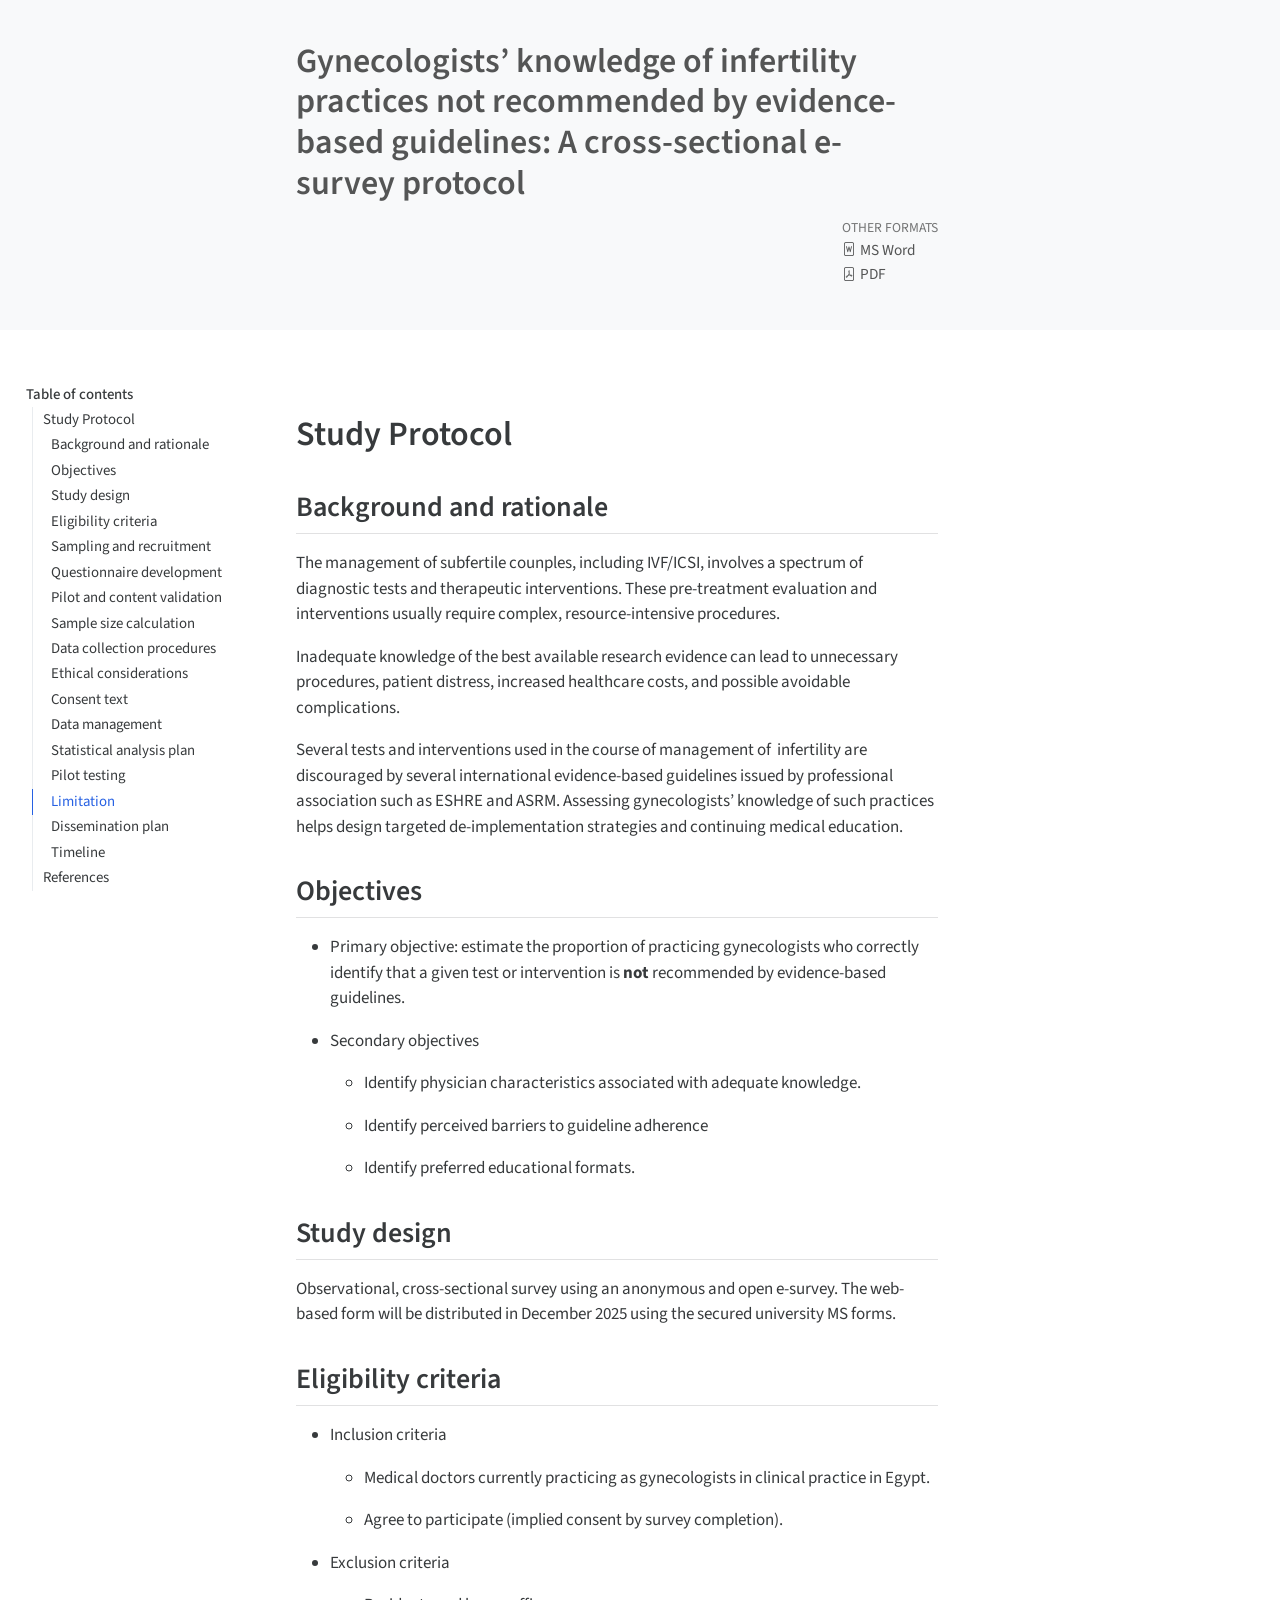
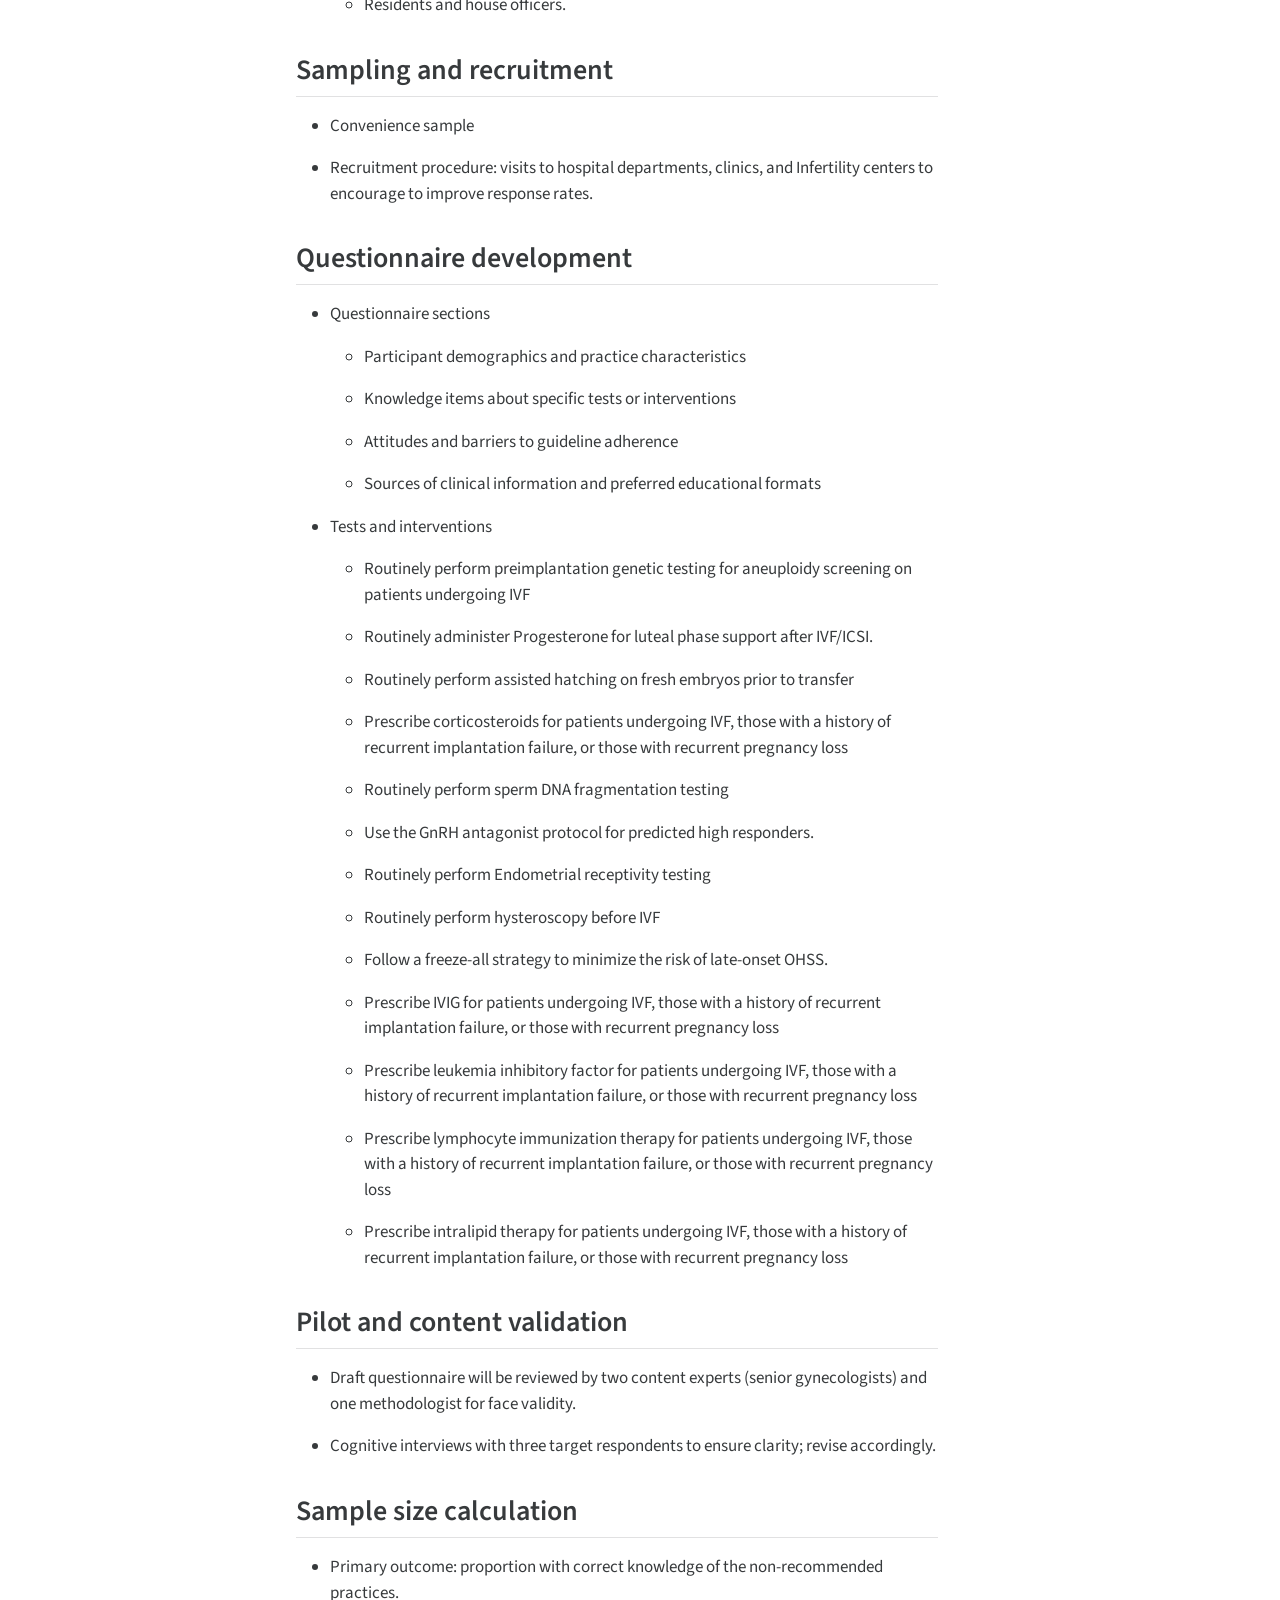
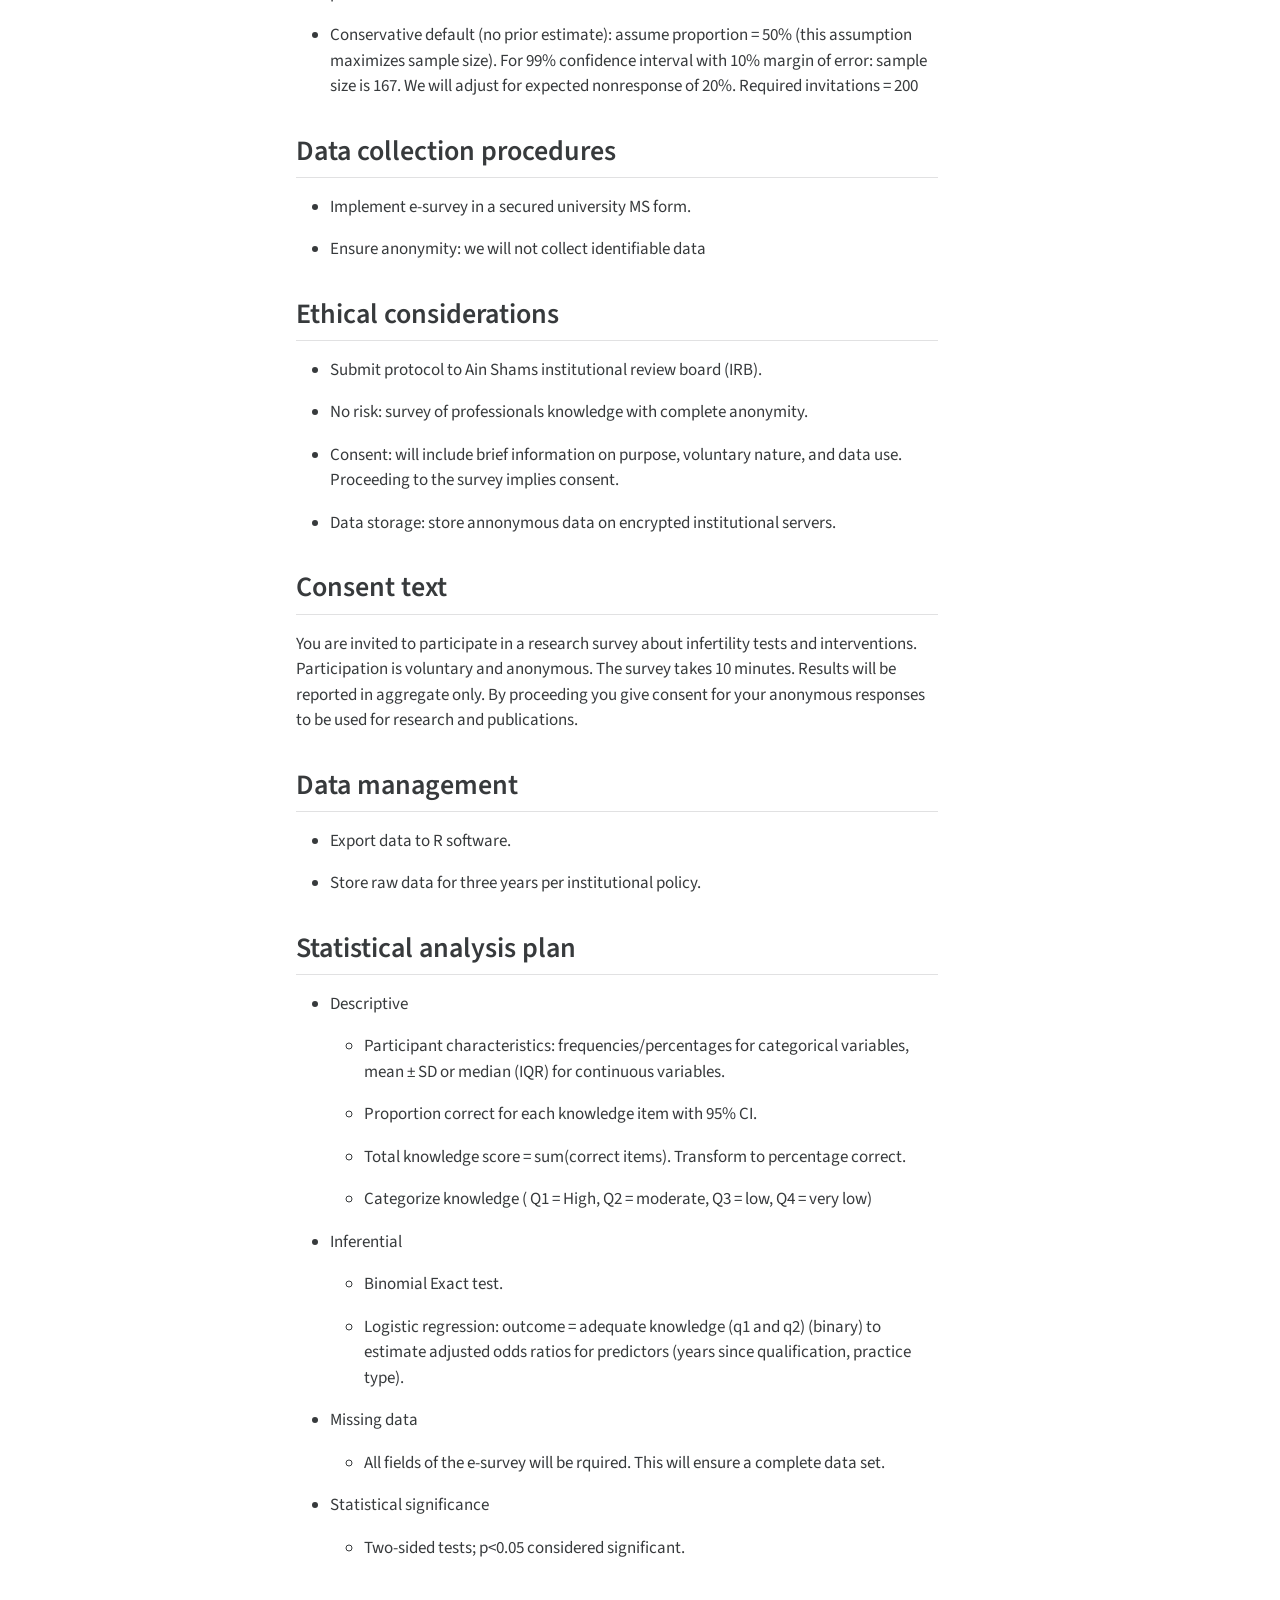
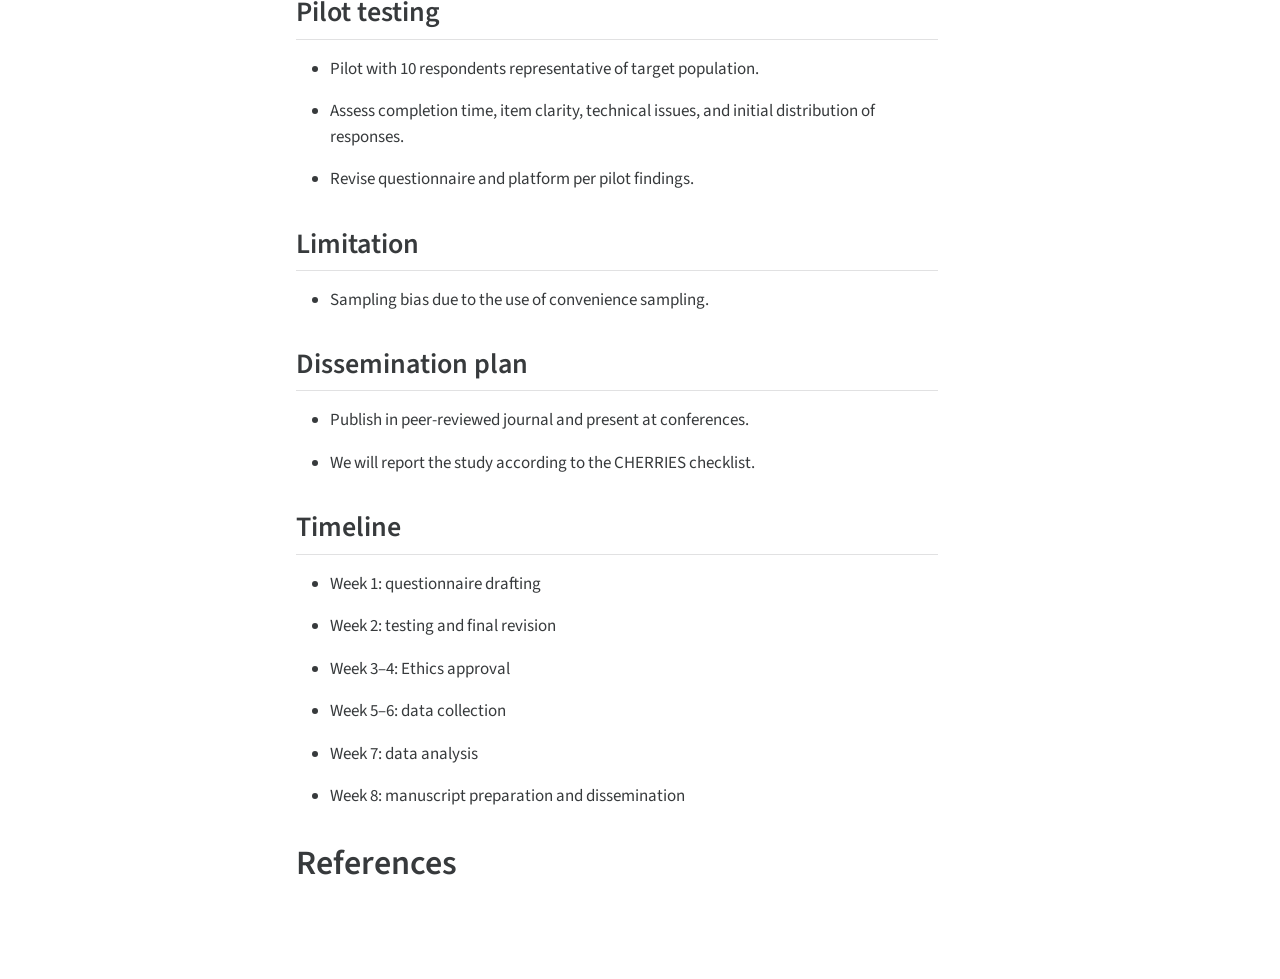
==== docs/index.html @ 00b5511b "v1.1" ====
<!DOCTYPE html>
<html xmlns="http://www.w3.org/1999/xhtml" lang="en" xml:lang="en"><head>

<meta charset="utf-8">
<meta name="generator" content="quarto-1.8.25">

<meta name="viewport" content="width=device-width, initial-scale=1.0, user-scalable=yes">


<title>Gynecologists’ knowledge of infertility practices not recommended by evidence-based guidelines: A cross-sectional e-survey protocol</title>
<style>
code{white-space: pre-wrap;}
span.smallcaps{font-variant: small-caps;}
div.columns{display: flex; gap: min(4vw, 1.5em);}
div.column{flex: auto; overflow-x: auto;}
div.hanging-indent{margin-left: 1.5em; text-indent: -1.5em;}
ul.task-list{list-style: none;}
ul.task-list li input[type="checkbox"] {
  width: 0.8em;
  margin: 0 0.8em 0.2em -1em; /* quarto-specific, see https://github.com/quarto-dev/quarto-cli/issues/4556 */ 
  vertical-align: middle;
}
</style>


<script src="site_libs/clipboard/clipboard.min.js"></script>
<script src="site_libs/quarto-html/quarto.js" type="module"></script>
<script src="site_libs/quarto-html/tabsets/tabsets.js" type="module"></script>
<script src="site_libs/quarto-html/axe/axe-check.js" type="module"></script>
<script src="site_libs/quarto-html/popper.min.js"></script>
<script src="site_libs/quarto-html/tippy.umd.min.js"></script>
<script src="site_libs/quarto-html/anchor.min.js"></script>
<link href="site_libs/quarto-html/tippy.css" rel="stylesheet">
<link href="site_libs/quarto-html/quarto-syntax-highlighting-7b89279ff1a6dce999919e0e67d4d9ec.css" rel="stylesheet" id="quarto-text-highlighting-styles">
<script src="site_libs/bootstrap/bootstrap.min.js"></script>
<link href="site_libs/bootstrap/bootstrap-icons.css" rel="stylesheet">
<link href="site_libs/bootstrap/bootstrap-a74871fe4945b66d259aafc266475145.min.css" rel="stylesheet" append-hash="true" id="quarto-bootstrap" data-mode="light">
<script async="" src="https://hypothes.is/embed.js"></script>
<script>
  window.document.addEventListener("DOMContentLoaded", function (_event) {
    document.body.classList.add('hypothesis-enabled');
  });
</script>


<meta name="citation_title" content="Gynecologists’ knowledge of infertility practices not recommended by evidence-based guidelines: A cross-sectional e-survey protocol">
<meta name="citation_language" content="en">
<meta name="citation_reference" content="citation_title=Literate programming;,citation_author=Donald E. Knuth;,citation_publication_date=1984-05;,citation_cover_date=1984-05;,citation_year=1984;,citation_fulltext_html_url=https://doi.org/10.1093/comjnl/27.2.97;,citation_issue=2;,citation_doi=10.1093/comjnl/27.2.97;,citation_issn=0010-4620;,citation_volume=27;,citation_journal_title=Comput. J.;,citation_publisher=Oxford University Press, Inc.;">
</head>

<body class="quarto-light">

<header id="title-block-header" class="quarto-title-block default toc-left page-columns page-full">
  <div class="quarto-title-banner page-columns page-full">
    <div class="quarto-title column-body">
      <h1 class="title">Gynecologists’ knowledge of infertility practices not recommended by evidence-based guidelines: A cross-sectional e-survey protocol</h1>
          </div>

    
    <div class="quarto-title-meta-container">
      <div class="quarto-title-meta-column-start">
        
        <div class="quarto-title-meta">

                
          
                
              </div>
      </div>
      <div class="quarto-title-meta-column-end quarto-other-formats-target">
      <div class="quarto-alternate-formats"><div class="quarto-title-meta-heading">Other Formats</div><div class="quarto-title-meta-contents"><p><a href="index.docx"><i class="bi bi-file-word"></i>MS Word</a></p></div><div class="quarto-title-meta-contents"><p><a href="index.pdf"><i class="bi bi-file-pdf"></i>PDF</a></p></div></div></div>
    </div>



    <div class="quarto-other-links-text-target">
    </div>  </div>
</header><div id="quarto-content" class="page-columns page-rows-contents page-layout-article toc-left">
<div id="quarto-sidebar-toc-left" class="sidebar toc-left">
  <nav id="TOC" role="doc-toc" class="toc-active">
    <h2 id="toc-title">Table of contents</h2>
   
  <ul>
  <li><a href="#study-protocol" id="toc-study-protocol" class="nav-link active" data-scroll-target="#study-protocol">Study Protocol</a>
  <ul class="collapse">
  <li><a href="#background-and-rationale" id="toc-background-and-rationale" class="nav-link" data-scroll-target="#background-and-rationale">Background and rationale</a></li>
  <li><a href="#objectives" id="toc-objectives" class="nav-link" data-scroll-target="#objectives">Objectives</a></li>
  <li><a href="#study-design" id="toc-study-design" class="nav-link" data-scroll-target="#study-design">Study design</a></li>
  <li><a href="#eligibility-criteria" id="toc-eligibility-criteria" class="nav-link" data-scroll-target="#eligibility-criteria">Eligibility criteria</a></li>
  <li><a href="#sampling-and-recruitment" id="toc-sampling-and-recruitment" class="nav-link" data-scroll-target="#sampling-and-recruitment">Sampling and recruitment</a></li>
  <li><a href="#questionnaire-development" id="toc-questionnaire-development" class="nav-link" data-scroll-target="#questionnaire-development">Questionnaire development</a></li>
  <li><a href="#pilot-and-content-validation" id="toc-pilot-and-content-validation" class="nav-link" data-scroll-target="#pilot-and-content-validation">Pilot and content validation</a></li>
  <li><a href="#sample-size-calculation" id="toc-sample-size-calculation" class="nav-link" data-scroll-target="#sample-size-calculation">Sample size calculation</a></li>
  <li><a href="#data-collection-procedures" id="toc-data-collection-procedures" class="nav-link" data-scroll-target="#data-collection-procedures">Data collection procedures</a></li>
  <li><a href="#ethical-considerations" id="toc-ethical-considerations" class="nav-link" data-scroll-target="#ethical-considerations">Ethical considerations</a></li>
  <li><a href="#consent-text" id="toc-consent-text" class="nav-link" data-scroll-target="#consent-text">Consent text</a></li>
  <li><a href="#data-management" id="toc-data-management" class="nav-link" data-scroll-target="#data-management">Data management</a></li>
  <li><a href="#statistical-analysis-plan" id="toc-statistical-analysis-plan" class="nav-link" data-scroll-target="#statistical-analysis-plan">Statistical analysis plan</a></li>
  <li><a href="#pilot-testing" id="toc-pilot-testing" class="nav-link" data-scroll-target="#pilot-testing">Pilot testing</a></li>
  <li><a href="#limitation" id="toc-limitation" class="nav-link" data-scroll-target="#limitation">Limitation</a></li>
  <li><a href="#dissemination-plan" id="toc-dissemination-plan" class="nav-link" data-scroll-target="#dissemination-plan">Dissemination plan</a></li>
  <li><a href="#timeline" id="toc-timeline" class="nav-link" data-scroll-target="#timeline">Timeline</a></li>
  </ul></li>
  <li><a href="#references" id="toc-references" class="nav-link" data-scroll-target="#references">References</a></li>
  </ul>
</nav>
</div>
<div id="quarto-margin-sidebar" class="sidebar margin-sidebar zindex-bottom">
</div>
<main class="content quarto-banner-title-block" id="quarto-document-content">



  


<section id="study-protocol" class="level1">
<h1>Study Protocol</h1>
<section id="background-and-rationale" class="level2">
<h2 class="anchored" data-anchor-id="background-and-rationale">Background and rationale</h2>
<p>The management of subfertile counples, including IVF/ICSI, involves a spectrum of diagnostic tests and therapeutic interventions. These pre-treatment evaluation and interventions usually require complex, resource-intensive procedures.</p>
<p>Inadequate knowledge of the best available research evidence can lead to unnecessary procedures, patient distress, increased healthcare costs, and possible avoidable complications.</p>
<p>Several tests and interventions used in the course of management of &nbsp;infertility are discouraged by several international evidence-based guidelines issued by professional association such as ESHRE and ASRM. Assessing gynecologists’ knowledge of such practices helps design targeted de-implementation strategies and continuing medical education.</p>
</section>
<section id="objectives" class="level2">
<h2 class="anchored" data-anchor-id="objectives">Objectives</h2>
<ul>
<li><p>Primary objective: estimate the proportion of practicing gynecologists who correctly identify that a given test or intervention is <strong>not</strong> recommended by evidence-based guidelines.</p></li>
<li><p>Secondary objectives</p>
<ul>
<li><p>Identify physician characteristics associated with adequate knowledge.</p></li>
<li><p>Identify perceived barriers to guideline adherence</p></li>
<li><p>Identify preferred educational formats.</p></li>
</ul></li>
</ul>
</section>
<section id="study-design" class="level2">
<h2 class="anchored" data-anchor-id="study-design">Study design</h2>
<p>Observational,&nbsp;cross-sectional&nbsp;survey using an&nbsp;anonymous&nbsp;and open e-survey. The web-based form will be distributed in December 2025 using the secured university MS forms.</p>
</section>
<section id="eligibility-criteria" class="level2">
<h2 class="anchored" data-anchor-id="eligibility-criteria">Eligibility criteria</h2>
<ul>
<li><p>Inclusion criteria</p>
<ul>
<li><p>Medical doctors currently practicing as gynecologists in clinical practice in Egypt.</p></li>
<li><p>Agree to participate (implied consent by survey completion).</p></li>
</ul></li>
<li><p>Exclusion criteria</p>
<ul>
<li>Residents and house officers.</li>
</ul></li>
</ul>
</section>
<section id="sampling-and-recruitment" class="level2">
<h2 class="anchored" data-anchor-id="sampling-and-recruitment">Sampling and recruitment</h2>
<ul>
<li><p>Convenience sample</p></li>
<li><p>Recruitment procedure: visits to hospital departments, clinics, and Infertility centers to encourage to improve response rates.</p></li>
</ul>
</section>
<section id="questionnaire-development" class="level2">
<h2 class="anchored" data-anchor-id="questionnaire-development">Questionnaire development</h2>
<ul>
<li><p>Questionnaire sections</p>
<ul>
<li><p>Participant demographics and practice characteristics</p></li>
<li><p>Knowledge items about specific tests or interventions</p></li>
<li><p>Attitudes and barriers to guideline adherence</p></li>
<li><p>Sources of clinical information and preferred educational formats</p></li>
</ul></li>
<li><p>Tests and interventions</p>
<ul>
<li><p>Routinely perform preimplantation genetic testing for aneuploidy screening on patients undergoing IVF</p></li>
<li><p>Routinely administer Progesterone for luteal phase support after IVF/ICSI.</p></li>
<li><p>Routinely perform assisted hatching on fresh embryos prior to transfer</p></li>
<li><p>Prescribe corticosteroids for patients undergoing IVF, those with a history of recurrent implantation failure, or those with recurrent pregnancy loss</p></li>
<li><p>Routinely perform sperm DNA fragmentation testing</p></li>
<li><p>Use the GnRH antagonist protocol for predicted high responders.</p></li>
<li><p>Routinely perform Endometrial receptivity testing</p></li>
<li><p>Routinely perform hysteroscopy before IVF</p></li>
<li><p>Follow a freeze-all strategy to minimize the risk of late-onset OHSS.</p></li>
<li><p>Prescribe IVIG for patients undergoing IVF, those with a history of recurrent implantation failure, or those with recurrent pregnancy loss</p></li>
<li><p>Prescribe leukemia inhibitory factor for patients undergoing IVF, those with a history of recurrent implantation failure, or those with recurrent pregnancy loss</p></li>
<li><p>Prescribe lymphocyte immunization therapy for patients undergoing IVF, those with a history of recurrent implantation failure, or those with recurrent pregnancy loss</p></li>
<li><p>Prescribe intralipid therapy for patients undergoing IVF, those with a history of recurrent implantation failure, or those with recurrent pregnancy loss</p></li>
</ul></li>
</ul>
</section>
<section id="pilot-and-content-validation" class="level2">
<h2 class="anchored" data-anchor-id="pilot-and-content-validation">Pilot and content validation</h2>
<ul>
<li><p>Draft questionnaire will be reviewed by two content experts (senior gynecologists) and one methodologist for face validity.</p></li>
<li><p>Cognitive interviews with three target respondents to ensure clarity; revise accordingly.</p></li>
</ul>
</section>
<section id="sample-size-calculation" class="level2">
<h2 class="anchored" data-anchor-id="sample-size-calculation">Sample size calculation</h2>
<ul>
<li><p>Primary outcome: proportion with correct knowledge of the non-recommended practices.</p></li>
<li><p>Conservative default (no prior estimate): assume proportion = 50% (this assumption maximizes sample size). For 99% confidence interval with 10% margin of error: sample size is 167. We will adjust for expected nonresponse of 20%. Required invitations = 200</p></li>
</ul>
</section>
<section id="data-collection-procedures" class="level2">
<h2 class="anchored" data-anchor-id="data-collection-procedures">Data collection procedures</h2>
<ul>
<li><p>Implement e-survey in a secured university MS form.</p></li>
<li><p>Ensure anonymity: we will not collect identifiable data</p></li>
</ul>
</section>
<section id="ethical-considerations" class="level2">
<h2 class="anchored" data-anchor-id="ethical-considerations">Ethical considerations</h2>
<ul>
<li><p>Submit protocol to Ain Shams institutional review board (IRB).</p></li>
<li><p>No risk: survey of professionals knowledge with complete anonymity.</p></li>
<li><p>Consent: will include brief information on purpose, voluntary nature, and data use. Proceeding to the survey implies consent.</p></li>
<li><p>Data storage: store annonymous data on encrypted institutional servers.</p></li>
</ul>
</section>
<section id="consent-text" class="level2">
<h2 class="anchored" data-anchor-id="consent-text">Consent text</h2>
<p>You are invited to participate in a research survey about infertility tests and interventions. Participation is voluntary and anonymous. The survey takes 10 minutes. Results will be reported in aggregate only. By proceeding you give consent for your anonymous responses to be used for research and publications.</p>
</section>
<section id="data-management" class="level2">
<h2 class="anchored" data-anchor-id="data-management">Data management</h2>
<ul>
<li><p>Export data to R software.</p></li>
<li><p>Store raw data for three years per institutional policy.</p></li>
</ul>
</section>
<section id="statistical-analysis-plan" class="level2">
<h2 class="anchored" data-anchor-id="statistical-analysis-plan">Statistical analysis plan</h2>
<ul>
<li><p>Descriptive</p>
<ul>
<li><p>Participant characteristics: frequencies/percentages for categorical variables, mean ± SD or median (IQR) for continuous variables.</p></li>
<li><p>Proportion correct for each knowledge item with 95% CI.</p></li>
<li><p>Total knowledge score = sum(correct items). Transform to percentage correct.</p></li>
<li><p>Categorize knowledge ( Q1 = High, Q2 = moderate, Q3 = low, Q4 = very low)</p></li>
</ul></li>
<li><p>Inferential</p>
<ul>
<li><p>Binomial Exact test.</p></li>
<li><p>Logistic regression: outcome = adequate knowledge (q1 and q2) (binary) to estimate adjusted odds ratios for predictors (years since qualification, practice type).</p></li>
</ul></li>
<li><p>Missing data</p>
<ul>
<li>All fields of the e-survey will be rquired. This will ensure a complete data set.</li>
</ul></li>
<li><p>Statistical significance</p>
<ul>
<li>Two-sided tests; p&lt;0.05 considered significant.</li>
</ul></li>
</ul>
</section>
<section id="pilot-testing" class="level2">
<h2 class="anchored" data-anchor-id="pilot-testing">Pilot testing</h2>
<ul>
<li><p>Pilot with 10 respondents representative of target population.</p></li>
<li><p>Assess completion time, item clarity, technical issues, and initial distribution of responses.</p></li>
<li><p>Revise questionnaire and platform per pilot findings.</p></li>
</ul>
</section>
<section id="limitation" class="level2">
<h2 class="anchored" data-anchor-id="limitation">Limitation</h2>
<ul>
<li>Sampling bias due to the use of convenience sampling.</li>
</ul>
</section>
<section id="dissemination-plan" class="level2">
<h2 class="anchored" data-anchor-id="dissemination-plan">Dissemination plan</h2>
<ul>
<li><p>Publish in peer-reviewed journal and present at conferences.</p></li>
<li><p>We will report the study according to the CHERRIES checklist.</p></li>
</ul>
</section>
<section id="timeline" class="level2">
<h2 class="anchored" data-anchor-id="timeline">Timeline</h2>
<ul>
<li><p>Week 1: questionnaire drafting</p></li>
<li><p>Week 2: testing and final revision</p></li>
<li><p>Week 3–4: Ethics approval</p></li>
<li><p>Week 5–6: data collection</p></li>
<li><p>Week 7: data analysis</p></li>
<li><p>Week 8: manuscript preparation and dissemination</p></li>
</ul>
</section>
</section>
<section id="references" class="level1">
<h1>References</h1>
</section>

</main>
<!-- /main column -->
<script id="quarto-html-after-body" type="application/javascript">
  window.document.addEventListener("DOMContentLoaded", function (event) {
    const icon = "";
    const anchorJS = new window.AnchorJS();
    anchorJS.options = {
      placement: 'right',
      icon: icon
    };
    anchorJS.add('.anchored');
    const isCodeAnnotation = (el) => {
      for (const clz of el.classList) {
        if (clz.startsWith('code-annotation-')) {                     
          return true;
        }
      }
      return false;
    }
    const onCopySuccess = function(e) {
      // button target
      const button = e.trigger;
      // don't keep focus
      button.blur();
      // flash "checked"
      button.classList.add('code-copy-button-checked');
      var currentTitle = button.getAttribute("title");
      button.setAttribute("title", "Copied!");
      let tooltip;
      if (window.bootstrap) {
        button.setAttribute("data-bs-toggle", "tooltip");
        button.setAttribute("data-bs-placement", "left");
        button.setAttribute("data-bs-title", "Copied!");
        tooltip = new bootstrap.Tooltip(button, 
          { trigger: "manual", 
            customClass: "code-copy-button-tooltip",
            offset: [0, -8]});
        tooltip.show();    
      }
      setTimeout(function() {
        if (tooltip) {
          tooltip.hide();
          button.removeAttribute("data-bs-title");
          button.removeAttribute("data-bs-toggle");
          button.removeAttribute("data-bs-placement");
        }
        button.setAttribute("title", currentTitle);
        button.classList.remove('code-copy-button-checked');
      }, 1000);
      // clear code selection
      e.clearSelection();
    }
    const getTextToCopy = function(trigger) {
      const outerScaffold = trigger.parentElement.cloneNode(true);
      const codeEl = outerScaffold.querySelector('code');
      for (const childEl of codeEl.children) {
        if (isCodeAnnotation(childEl)) {
          childEl.remove();
        }
      }
      return codeEl.innerText;
    }
    const clipboard = new window.ClipboardJS('.code-copy-button:not([data-in-quarto-modal])', {
      text: getTextToCopy
    });
    clipboard.on('success', onCopySuccess);
    if (window.document.getElementById('quarto-embedded-source-code-modal')) {
      const clipboardModal = new window.ClipboardJS('.code-copy-button[data-in-quarto-modal]', {
        text: getTextToCopy,
        container: window.document.getElementById('quarto-embedded-source-code-modal')
      });
      clipboardModal.on('success', onCopySuccess);
    }
      var localhostRegex = new RegExp(/^(?:http|https):\/\/localhost\:?[0-9]*\//);
      var mailtoRegex = new RegExp(/^mailto:/);
        var filterRegex = new RegExp('/' + window.location.host + '/');
      var isInternal = (href) => {
          return filterRegex.test(href) || localhostRegex.test(href) || mailtoRegex.test(href);
      }
      // Inspect non-navigation links and adorn them if external
     var links = window.document.querySelectorAll('a[href]:not(.nav-link):not(.navbar-brand):not(.toc-action):not(.sidebar-link):not(.sidebar-item-toggle):not(.pagination-link):not(.no-external):not([aria-hidden]):not(.dropdown-item):not(.quarto-navigation-tool):not(.about-link)');
      for (var i=0; i<links.length; i++) {
        const link = links[i];
        if (!isInternal(link.href)) {
          // undo the damage that might have been done by quarto-nav.js in the case of
          // links that we want to consider external
          if (link.dataset.originalHref !== undefined) {
            link.href = link.dataset.originalHref;
          }
        }
      }
    function tippyHover(el, contentFn, onTriggerFn, onUntriggerFn) {
      const config = {
        allowHTML: true,
        maxWidth: 500,
        delay: 100,
        arrow: false,
        appendTo: function(el) {
            return el.parentElement;
        },
        interactive: true,
        interactiveBorder: 10,
        theme: 'quarto',
        placement: 'bottom-start',
      };
      if (contentFn) {
        config.content = contentFn;
      }
      if (onTriggerFn) {
        config.onTrigger = onTriggerFn;
      }
      if (onUntriggerFn) {
        config.onUntrigger = onUntriggerFn;
      }
      window.tippy(el, config); 
    }
    const noterefs = window.document.querySelectorAll('a[role="doc-noteref"]');
    for (var i=0; i<noterefs.length; i++) {
      const ref = noterefs[i];
      tippyHover(ref, function() {
        // use id or data attribute instead here
        let href = ref.getAttribute('data-footnote-href') || ref.getAttribute('href');
        try { href = new URL(href).hash; } catch {}
        const id = href.replace(/^#\/?/, "");
        const note = window.document.getElementById(id);
        if (note) {
          return note.innerHTML;
        } else {
          return "";
        }
      });
    }
    const xrefs = window.document.querySelectorAll('a.quarto-xref');
    const processXRef = (id, note) => {
      // Strip column container classes
      const stripColumnClz = (el) => {
        el.classList.remove("page-full", "page-columns");
        if (el.children) {
          for (const child of el.children) {
            stripColumnClz(child);
          }
        }
      }
      stripColumnClz(note)
      if (id === null || id.startsWith('sec-')) {
        // Special case sections, only their first couple elements
        const container = document.createElement("div");
        if (note.children && note.children.length > 2) {
          container.appendChild(note.children[0].cloneNode(true));
          for (let i = 1; i < note.children.length; i++) {
            const child = note.children[i];
            if (child.tagName === "P" && child.innerText === "") {
              continue;
            } else {
              container.appendChild(child.cloneNode(true));
              break;
            }
          }
          if (window.Quarto?.typesetMath) {
            window.Quarto.typesetMath(container);
          }
          return container.innerHTML
        } else {
          if (window.Quarto?.typesetMath) {
            window.Quarto.typesetMath(note);
          }
          return note.innerHTML;
        }
      } else {
        // Remove any anchor links if they are present
        const anchorLink = note.querySelector('a.anchorjs-link');
        if (anchorLink) {
          anchorLink.remove();
        }
        if (window.Quarto?.typesetMath) {
          window.Quarto.typesetMath(note);
        }
        if (note.classList.contains("callout")) {
          return note.outerHTML;
        } else {
          return note.innerHTML;
        }
      }
    }
    for (var i=0; i<xrefs.length; i++) {
      const xref = xrefs[i];
      tippyHover(xref, undefined, function(instance) {
        instance.disable();
        let url = xref.getAttribute('href');
        let hash = undefined; 
        if (url.startsWith('#')) {
          hash = url;
        } else {
          try { hash = new URL(url).hash; } catch {}
        }
        if (hash) {
          const id = hash.replace(/^#\/?/, "");
          const note = window.document.getElementById(id);
          if (note !== null) {
            try {
              const html = processXRef(id, note.cloneNode(true));
              instance.setContent(html);
            } finally {
              instance.enable();
              instance.show();
            }
          } else {
            // See if we can fetch this
            fetch(url.split('#')[0])
            .then(res => res.text())
            .then(html => {
              const parser = new DOMParser();
              const htmlDoc = parser.parseFromString(html, "text/html");
              const note = htmlDoc.getElementById(id);
              if (note !== null) {
                const html = processXRef(id, note);
                instance.setContent(html);
              } 
            }).finally(() => {
              instance.enable();
              instance.show();
            });
          }
        } else {
          // See if we can fetch a full url (with no hash to target)
          // This is a special case and we should probably do some content thinning / targeting
          fetch(url)
          .then(res => res.text())
          .then(html => {
            const parser = new DOMParser();
            const htmlDoc = parser.parseFromString(html, "text/html");
            const note = htmlDoc.querySelector('main.content');
            if (note !== null) {
              // This should only happen for chapter cross references
              // (since there is no id in the URL)
              // remove the first header
              if (note.children.length > 0 && note.children[0].tagName === "HEADER") {
                note.children[0].remove();
              }
              const html = processXRef(null, note);
              instance.setContent(html);
            } 
          }).finally(() => {
            instance.enable();
            instance.show();
          });
        }
      }, function(instance) {
      });
    }
        let selectedAnnoteEl;
        const selectorForAnnotation = ( cell, annotation) => {
          let cellAttr = 'data-code-cell="' + cell + '"';
          let lineAttr = 'data-code-annotation="' +  annotation + '"';
          const selector = 'span[' + cellAttr + '][' + lineAttr + ']';
          return selector;
        }
        const selectCodeLines = (annoteEl) => {
          const doc = window.document;
          const targetCell = annoteEl.getAttribute("data-target-cell");
          const targetAnnotation = annoteEl.getAttribute("data-target-annotation");
          const annoteSpan = window.document.querySelector(selectorForAnnotation(targetCell, targetAnnotation));
          const lines = annoteSpan.getAttribute("data-code-lines").split(",");
          const lineIds = lines.map((line) => {
            return targetCell + "-" + line;
          })
          let top = null;
          let height = null;
          let parent = null;
          if (lineIds.length > 0) {
              //compute the position of the single el (top and bottom and make a div)
              const el = window.document.getElementById(lineIds[0]);
              top = el.offsetTop;
              height = el.offsetHeight;
              parent = el.parentElement.parentElement;
            if (lineIds.length > 1) {
              const lastEl = window.document.getElementById(lineIds[lineIds.length - 1]);
              const bottom = lastEl.offsetTop + lastEl.offsetHeight;
              height = bottom - top;
            }
            if (top !== null && height !== null && parent !== null) {
              // cook up a div (if necessary) and position it 
              let div = window.document.getElementById("code-annotation-line-highlight");
              if (div === null) {
                div = window.document.createElement("div");
                div.setAttribute("id", "code-annotation-line-highlight");
                div.style.position = 'absolute';
                parent.appendChild(div);
              }
              div.style.top = top - 2 + "px";
              div.style.height = height + 4 + "px";
              div.style.left = 0;
              let gutterDiv = window.document.getElementById("code-annotation-line-highlight-gutter");
              if (gutterDiv === null) {
                gutterDiv = window.document.createElement("div");
                gutterDiv.setAttribute("id", "code-annotation-line-highlight-gutter");
                gutterDiv.style.position = 'absolute';
                const codeCell = window.document.getElementById(targetCell);
                const gutter = codeCell.querySelector('.code-annotation-gutter');
                gutter.appendChild(gutterDiv);
              }
              gutterDiv.style.top = top - 2 + "px";
              gutterDiv.style.height = height + 4 + "px";
            }
            selectedAnnoteEl = annoteEl;
          }
        };
        const unselectCodeLines = () => {
          const elementsIds = ["code-annotation-line-highlight", "code-annotation-line-highlight-gutter"];
          elementsIds.forEach((elId) => {
            const div = window.document.getElementById(elId);
            if (div) {
              div.remove();
            }
          });
          selectedAnnoteEl = undefined;
        };
          // Handle positioning of the toggle
      window.addEventListener(
        "resize",
        throttle(() => {
          elRect = undefined;
          if (selectedAnnoteEl) {
            selectCodeLines(selectedAnnoteEl);
          }
        }, 10)
      );
      function throttle(fn, ms) {
      let throttle = false;
      let timer;
        return (...args) => {
          if(!throttle) { // first call gets through
              fn.apply(this, args);
              throttle = true;
          } else { // all the others get throttled
              if(timer) clearTimeout(timer); // cancel #2
              timer = setTimeout(() => {
                fn.apply(this, args);
                timer = throttle = false;
              }, ms);
          }
        };
      }
        // Attach click handler to the DT
        const annoteDls = window.document.querySelectorAll('dt[data-target-cell]');
        for (const annoteDlNode of annoteDls) {
          annoteDlNode.addEventListener('click', (event) => {
            const clickedEl = event.target;
            if (clickedEl !== selectedAnnoteEl) {
              unselectCodeLines();
              const activeEl = window.document.querySelector('dt[data-target-cell].code-annotation-active');
              if (activeEl) {
                activeEl.classList.remove('code-annotation-active');
              }
              selectCodeLines(clickedEl);
              clickedEl.classList.add('code-annotation-active');
            } else {
              // Unselect the line
              unselectCodeLines();
              clickedEl.classList.remove('code-annotation-active');
            }
          });
        }
    const findCites = (el) => {
      const parentEl = el.parentElement;
      if (parentEl) {
        const cites = parentEl.dataset.cites;
        if (cites) {
          return {
            el,
            cites: cites.split(' ')
          };
        } else {
          return findCites(el.parentElement)
        }
      } else {
        return undefined;
      }
    };
    var bibliorefs = window.document.querySelectorAll('a[role="doc-biblioref"]');
    for (var i=0; i<bibliorefs.length; i++) {
      const ref = bibliorefs[i];
      const citeInfo = findCites(ref);
      if (citeInfo) {
        tippyHover(citeInfo.el, function() {
          var popup = window.document.createElement('div');
          citeInfo.cites.forEach(function(cite) {
            var citeDiv = window.document.createElement('div');
            citeDiv.classList.add('hanging-indent');
            citeDiv.classList.add('csl-entry');
            var biblioDiv = window.document.getElementById('ref-' + cite);
            if (biblioDiv) {
              citeDiv.innerHTML = biblioDiv.innerHTML;
            }
            popup.appendChild(citeDiv);
          });
          return popup.innerHTML;
        });
      }
    }
  });
  </script>
</div> <!-- /content -->




</body></html>
---- docs/site_libs/quarto-html/tippy.css ----
.tippy-box[data-animation=fade][data-state=hidden]{opacity:0}[data-tippy-root]{max-width:calc(100vw - 10px)}.tippy-box{position:relative;background-color:#333;color:#fff;border-radius:4px;font-size:14px;line-height:1.4;white-space:normal;outline:0;transition-property:transform,visibility,opacity}.tippy-box[data-placement^=top]>.tippy-arrow{bottom:0}.tippy-box[data-placement^=top]>.tippy-arrow:before{bottom:-7px;left:0;border-width:8px 8px 0;border-top-color:initial;transform-origin:center top}.tippy-box[data-placement^=bottom]>.tippy-arrow{top:0}.tippy-box[data-placement^=bottom]>.tippy-arrow:before{top:-7px;left:0;border-width:0 8px 8px;border-bottom-color:initial;transform-origin:center bottom}.tippy-box[data-placement^=left]>.tippy-arrow{right:0}.tippy-box[data-placement^=left]>.tippy-arrow:before{border-width:8px 0 8px 8px;border-left-color:initial;right:-7px;transform-origin:center left}.tippy-box[data-placement^=right]>.tippy-arrow{left:0}.tippy-box[data-placement^=right]>.tippy-arrow:before{left:-7px;border-width:8px 8px 8px 0;border-right-color:initial;transform-origin:center right}.tippy-box[data-inertia][data-state=visible]{transition-timing-function:cubic-bezier(.54,1.5,.38,1.11)}.tippy-arrow{width:16px;height:16px;color:#333}.tippy-arrow:before{content:"";position:absolute;border-color:transparent;border-style:solid}.tippy-content{position:relative;padding:5px 9px;z-index:1}
---- docs/site_libs/quarto-html/quarto-syntax-highlighting-7b89279ff1a6dce999919e0e67d4d9ec.css ----
/* quarto syntax highlight colors */
:root {
  --quarto-hl-ot-color: #003B4F;
  --quarto-hl-at-color: #657422;
  --quarto-hl-ss-color: #20794D;
  --quarto-hl-an-color: #5E5E5E;
  --quarto-hl-fu-color: #4758AB;
  --quarto-hl-st-color: #20794D;
  --quarto-hl-cf-color: #003B4F;
  --quarto-hl-op-color: #5E5E5E;
  --quarto-hl-er-color: #AD0000;
  --quarto-hl-bn-color: #AD0000;
  --quarto-hl-al-color: #AD0000;
  --quarto-hl-va-color: #111111;
  --quarto-hl-bu-color: inherit;
  --quarto-hl-ex-color: inherit;
  --quarto-hl-pp-color: #AD0000;
  --quarto-hl-in-color: #5E5E5E;
  --quarto-hl-vs-color: #20794D;
  --quarto-hl-wa-color: #5E5E5E;
  --quarto-hl-do-color: #5E5E5E;
  --quarto-hl-im-color: #00769E;
  --quarto-hl-ch-color: #20794D;
  --quarto-hl-dt-color: #AD0000;
  --quarto-hl-fl-color: #AD0000;
  --quarto-hl-co-color: #5E5E5E;
  --quarto-hl-cv-color: #5E5E5E;
  --quarto-hl-cn-color: #8f5902;
  --quarto-hl-sc-color: #5E5E5E;
  --quarto-hl-dv-color: #AD0000;
  --quarto-hl-kw-color: #003B4F;
}

/* other quarto variables */
:root {
  --quarto-font-monospace: SFMono-Regular, Menlo, Monaco, Consolas, "Liberation Mono", "Courier New", monospace;
}

/* syntax highlight based on Pandoc's rules */
pre > code.sourceCode > span {
  color: #003B4F;
}

code.sourceCode > span {
  color: #003B4F;
}

div.sourceCode,
div.sourceCode pre.sourceCode {
  color: #003B4F;
}

/* Normal */
code span {
  color: #003B4F;
}

/* Alert */
code span.al {
  color: #AD0000;
  font-style: inherit;
}

/* Annotation */
code span.an {
  color: #5E5E5E;
  font-style: inherit;
}

/* Attribute */
code span.at {
  color: #657422;
  font-style: inherit;
}

/* BaseN */
code span.bn {
  color: #AD0000;
  font-style: inherit;
}

/* BuiltIn */
code span.bu {
  font-style: inherit;
}

/* ControlFlow */
code span.cf {
  color: #003B4F;
  font-weight: bold;
  font-style: inherit;
}

/* Char */
code span.ch {
  color: #20794D;
  font-style: inherit;
}

/* Constant */
code span.cn {
  color: #8f5902;
  font-style: inherit;
}

/* Comment */
code span.co {
  color: #5E5E5E;
  font-style: inherit;
}

/* CommentVar */
code span.cv {
  color: #5E5E5E;
  font-style: italic;
}

/* Documentation */
code span.do {
  color: #5E5E5E;
  font-style: italic;
}

/* DataType */
code span.dt {
  color: #AD0000;
  font-style: inherit;
}

/* DecVal */
code span.dv {
  color: #AD0000;
  font-style: inherit;
}

/* Error */
code span.er {
  color: #AD0000;
  font-style: inherit;
}

/* Extension */
code span.ex {
  font-style: inherit;
}

/* Float */
code span.fl {
  color: #AD0000;
  font-style: inherit;
}

/* Function */
code span.fu {
  color: #4758AB;
  font-style: inherit;
}

/* Import */
code span.im {
  color: #00769E;
  font-style: inherit;
}

/* Information */
code span.in {
  color: #5E5E5E;
  font-style: inherit;
}

/* Keyword */
code span.kw {
  color: #003B4F;
  font-weight: bold;
  font-style: inherit;
}

/* Operator */
code span.op {
  color: #5E5E5E;
  font-style: inherit;
}

/* Other */
code span.ot {
  color: #003B4F;
  font-style: inherit;
}

/* Preprocessor */
code span.pp {
  color: #AD0000;
  font-style: inherit;
}

/* SpecialChar */
code span.sc {
  color: #5E5E5E;
  font-style: inherit;
}

/* SpecialString */
code span.ss {
  color: #20794D;
  font-style: inherit;
}

/* String */
code span.st {
  color: #20794D;
  font-style: inherit;
}

/* Variable */
code span.va {
  color: #111111;
  font-style: inherit;
}

/* VerbatimString */
code span.vs {
  color: #20794D;
  font-style: inherit;
}

/* Warning */
code span.wa {
  color: #5E5E5E;
  font-style: italic;
}

.prevent-inlining {
  content: "</";
}

/*# sourceMappingURL=3944bc705cfaf4c80e56f77c5205168a.css.map */
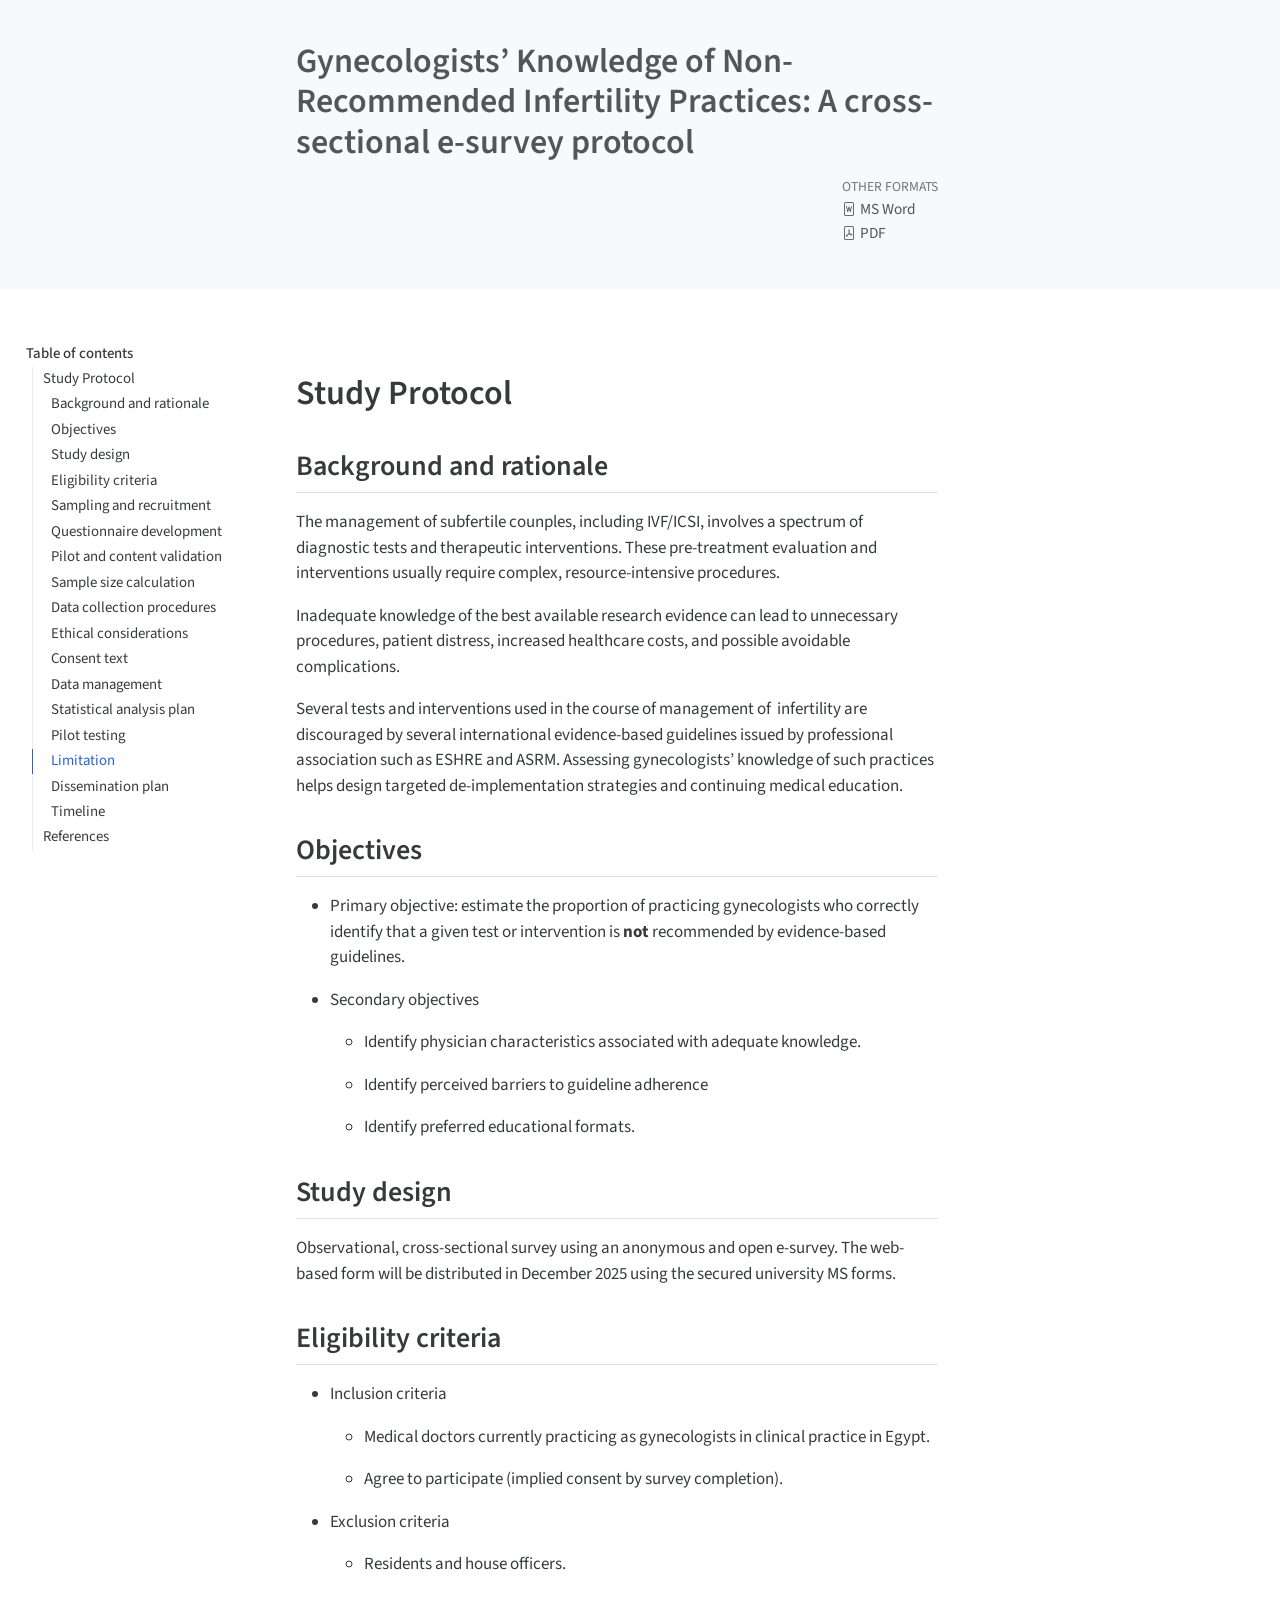
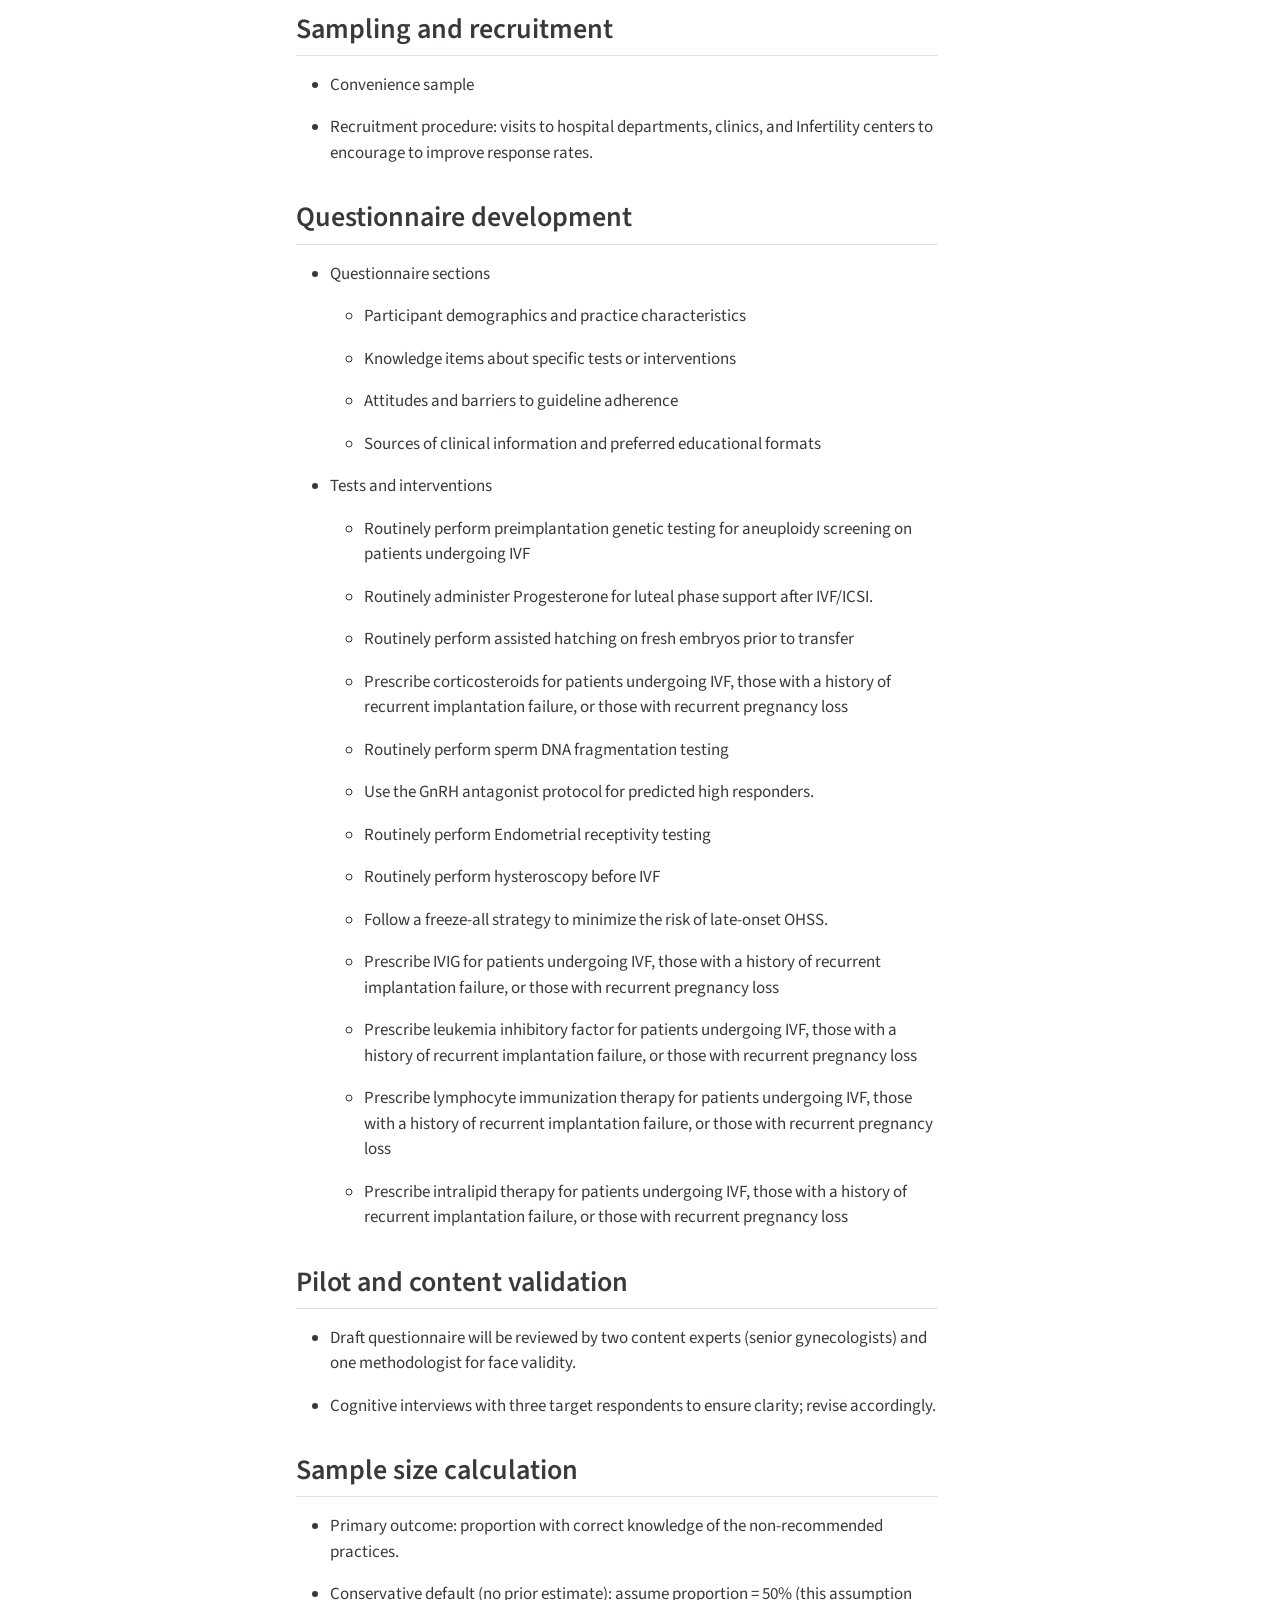
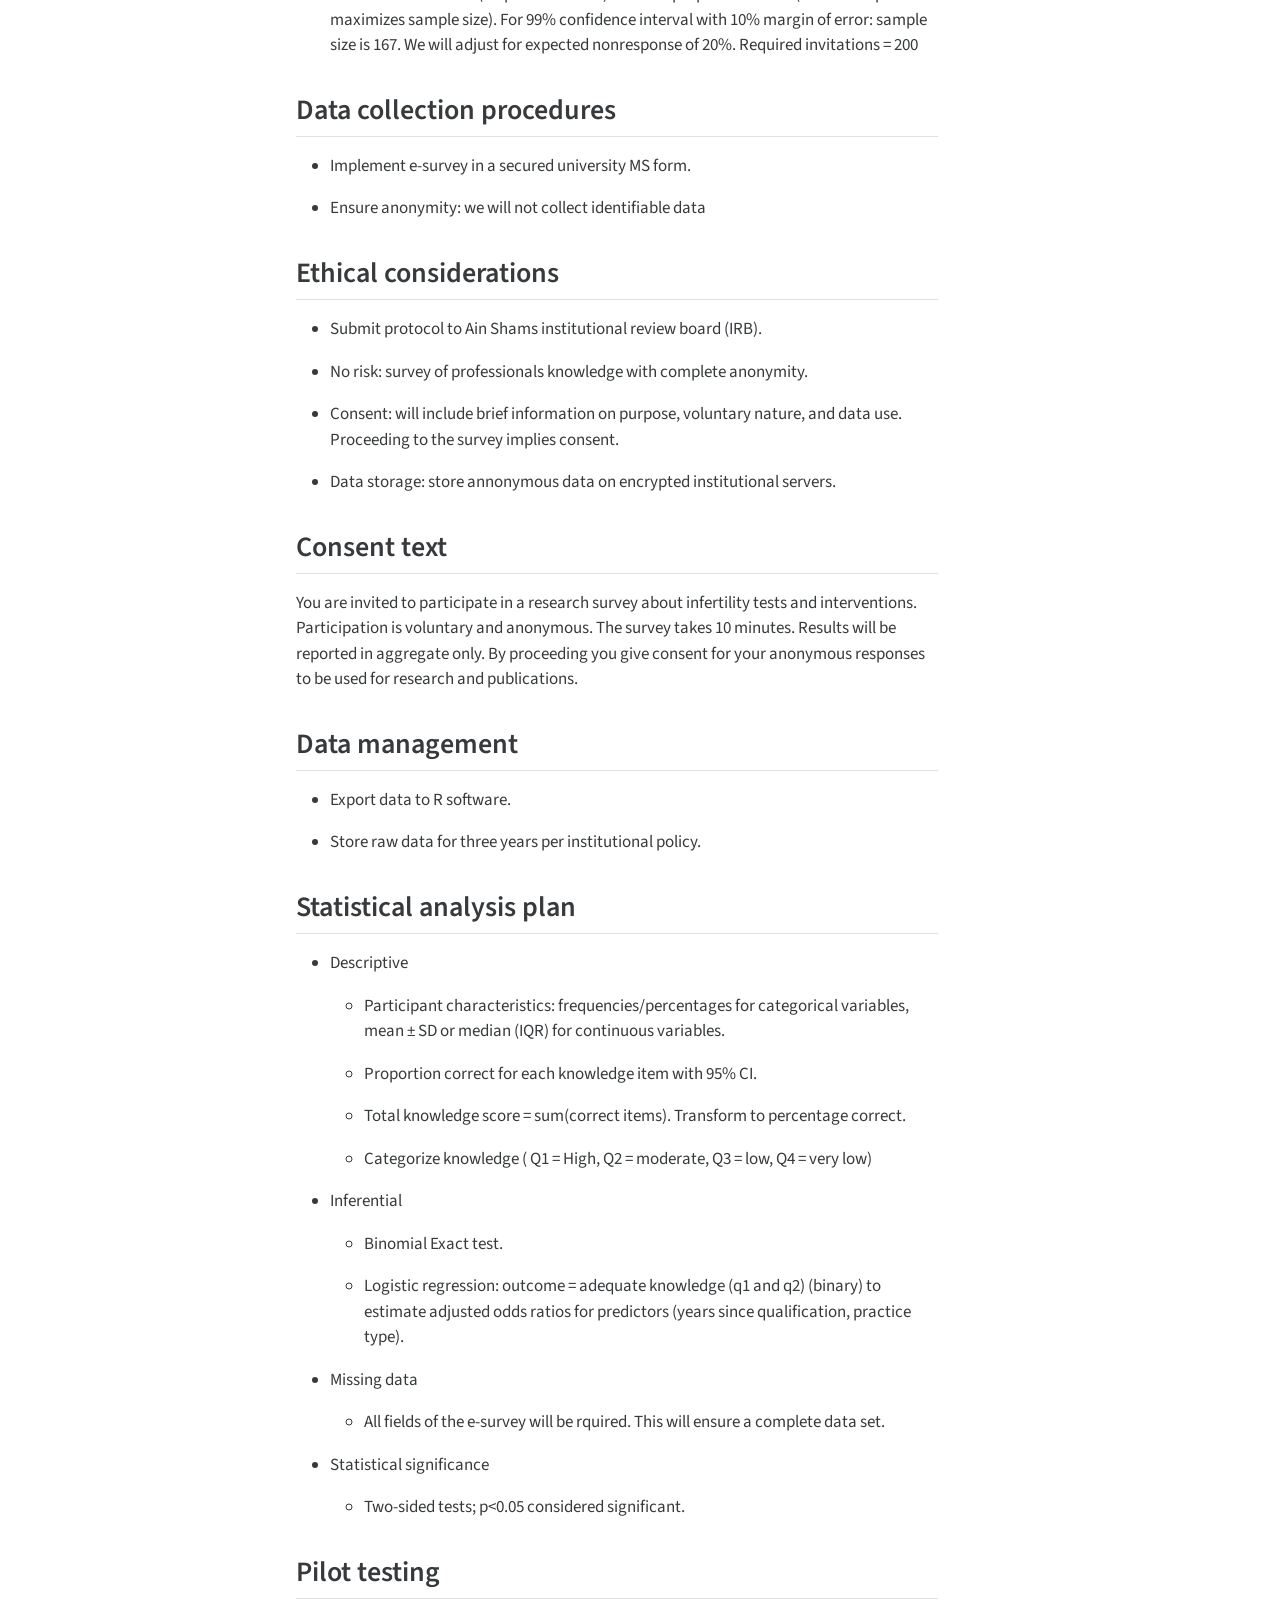
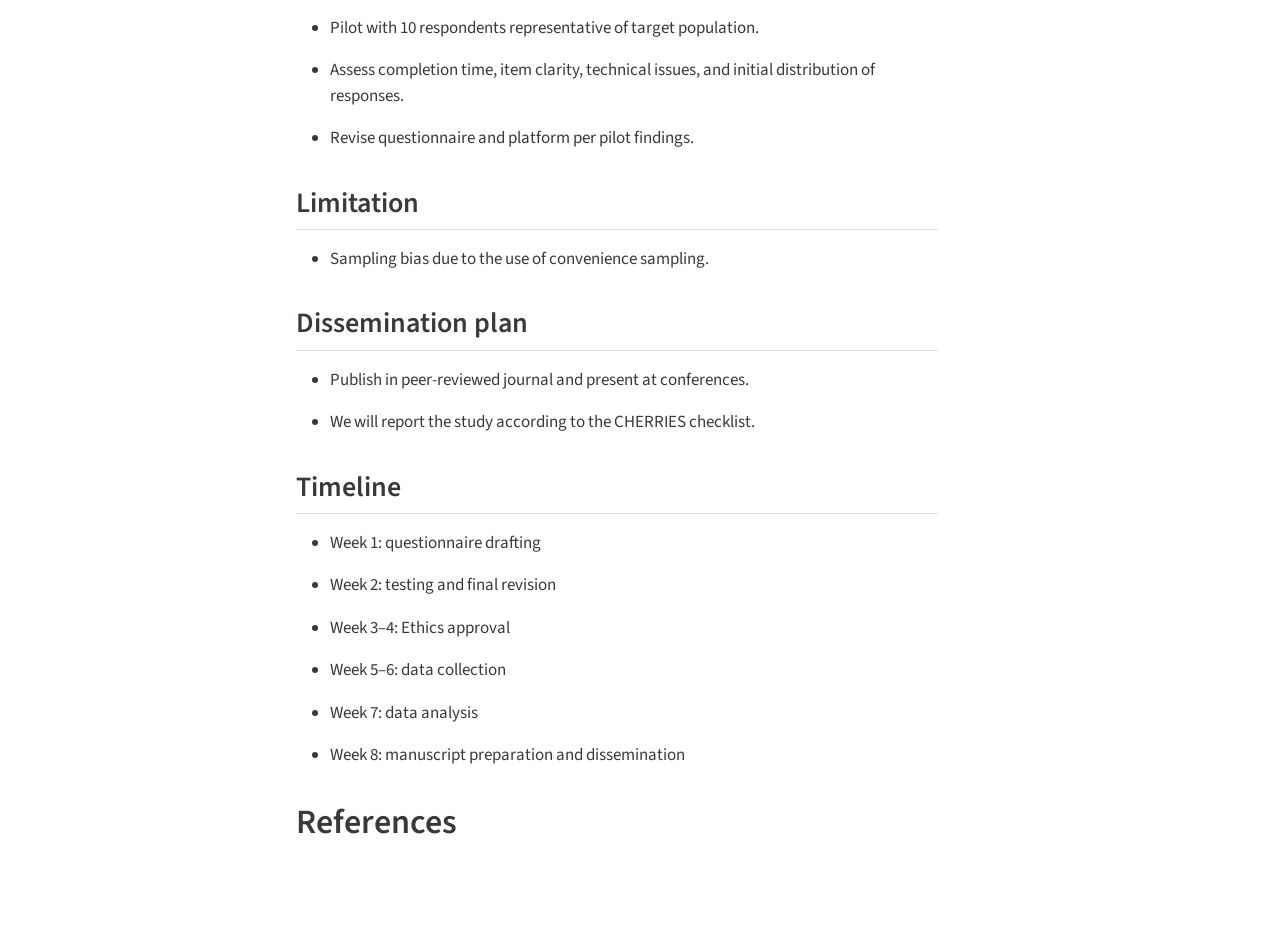
==== commit 4132afe7: "v1.2" ====
--- a/docs/index.html
+++ b/docs/index.html
@@ -7,7 +7,7 @@
 <meta name="viewport" content="width=device-width, initial-scale=1.0, user-scalable=yes">
 
 
-<title>Gynecologists’ knowledge of infertility practices not recommended by evidence-based guidelines: A cross-sectional e-survey protocol</title>
+<title>Gynecologists’ Knowledge of Non-Recommended Infertility Practices: A cross-sectional e-survey protocol</title>
 <style>
 code{white-space: pre-wrap;}
 span.smallcaps{font-variant: small-caps;}
@@ -43,7 +43,7 @@
 </script>
 
 
-<meta name="citation_title" content="Gynecologists’ knowledge of infertility practices not recommended by evidence-based guidelines: A cross-sectional e-survey protocol">
+<meta name="citation_title" content="Gynecologists’ Knowledge of Non-Recommended Infertility Practices: A cross-sectional e-survey protocol">
 <meta name="citation_language" content="en">
 <meta name="citation_reference" content="citation_title=Literate programming;,citation_author=Donald E. Knuth;,citation_publication_date=1984-05;,citation_cover_date=1984-05;,citation_year=1984;,citation_fulltext_html_url=https://doi.org/10.1093/comjnl/27.2.97;,citation_issue=2;,citation_doi=10.1093/comjnl/27.2.97;,citation_issn=0010-4620;,citation_volume=27;,citation_journal_title=Comput. J.;,citation_publisher=Oxford University Press, Inc.;">
 </head>
@@ -53,7 +53,7 @@
 <header id="title-block-header" class="quarto-title-block default toc-left page-columns page-full">
   <div class="quarto-title-banner page-columns page-full">
     <div class="quarto-title column-body">
-      <h1 class="title">Gynecologists’ knowledge of infertility practices not recommended by evidence-based guidelines: A cross-sectional e-survey protocol</h1>
+      <h1 class="title">Gynecologists’ Knowledge of Non-Recommended Infertility Practices: A cross-sectional e-survey protocol</h1>
           </div>
 
     
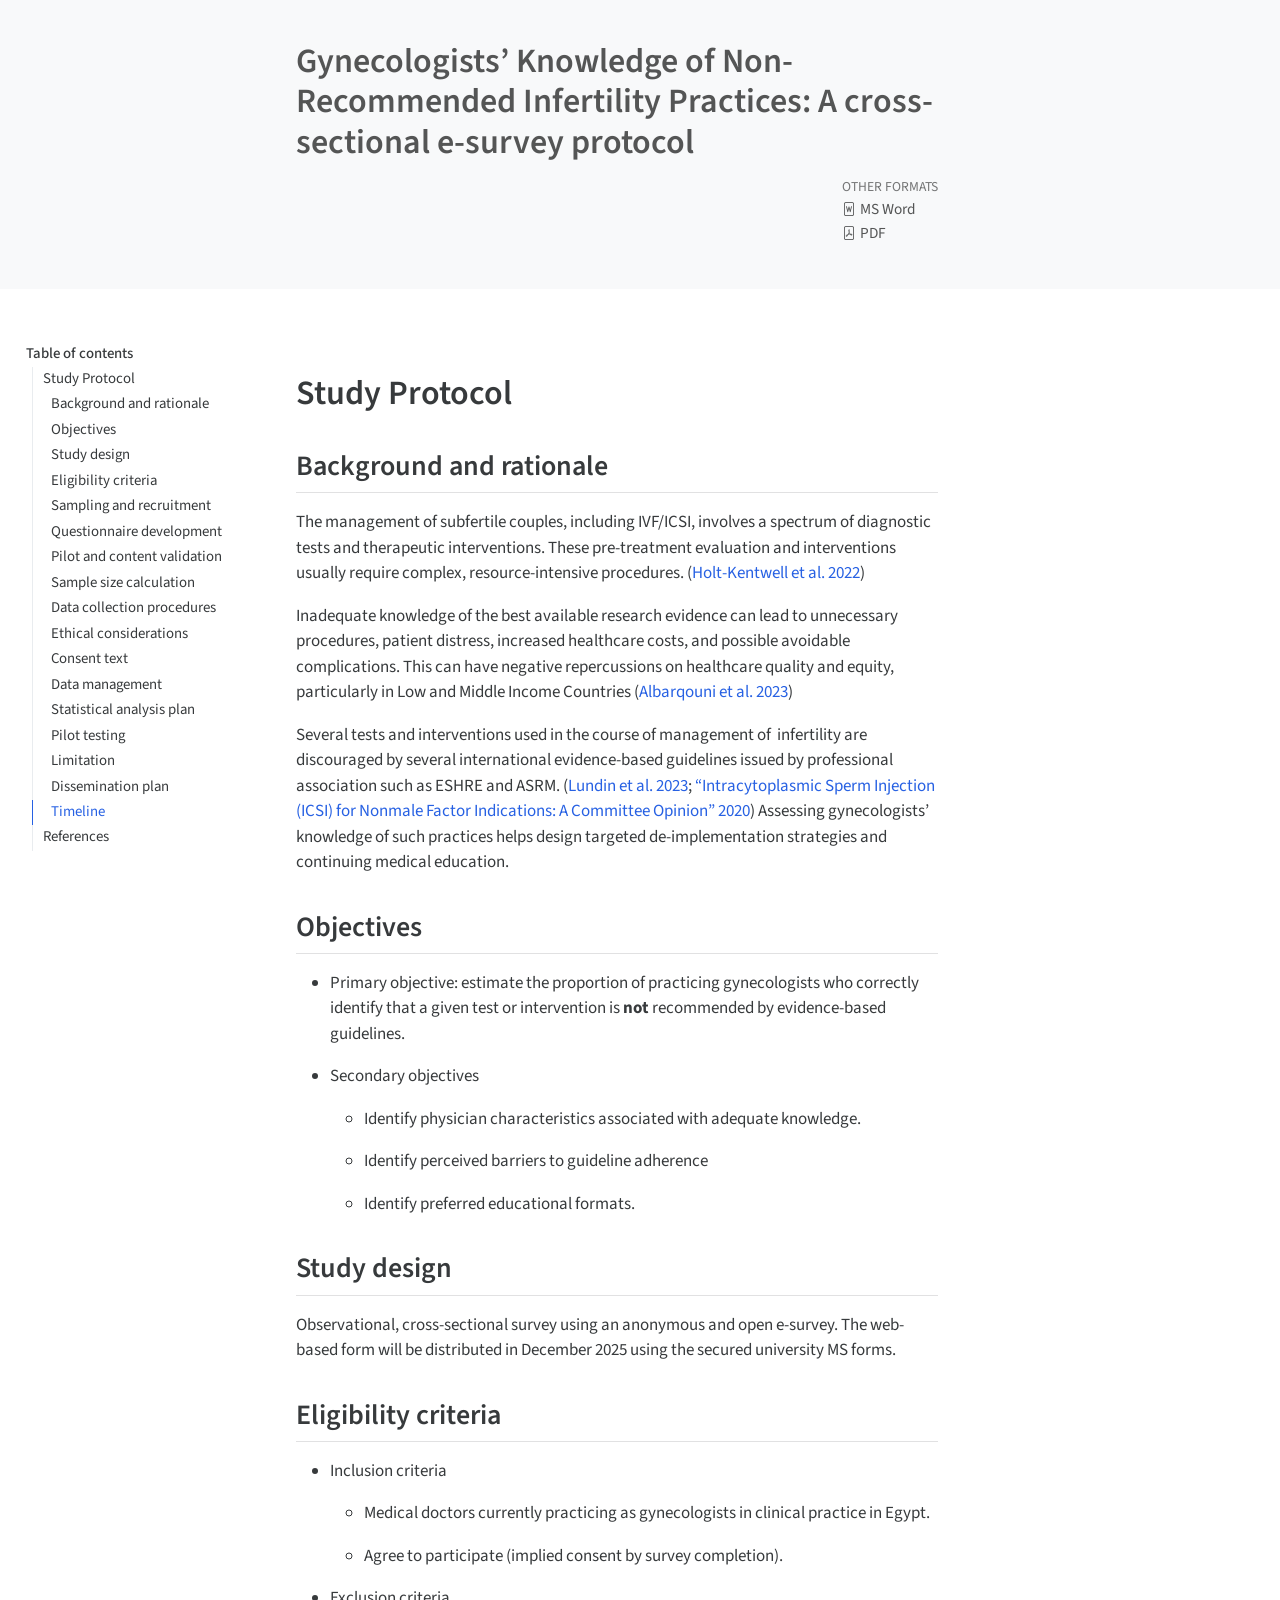
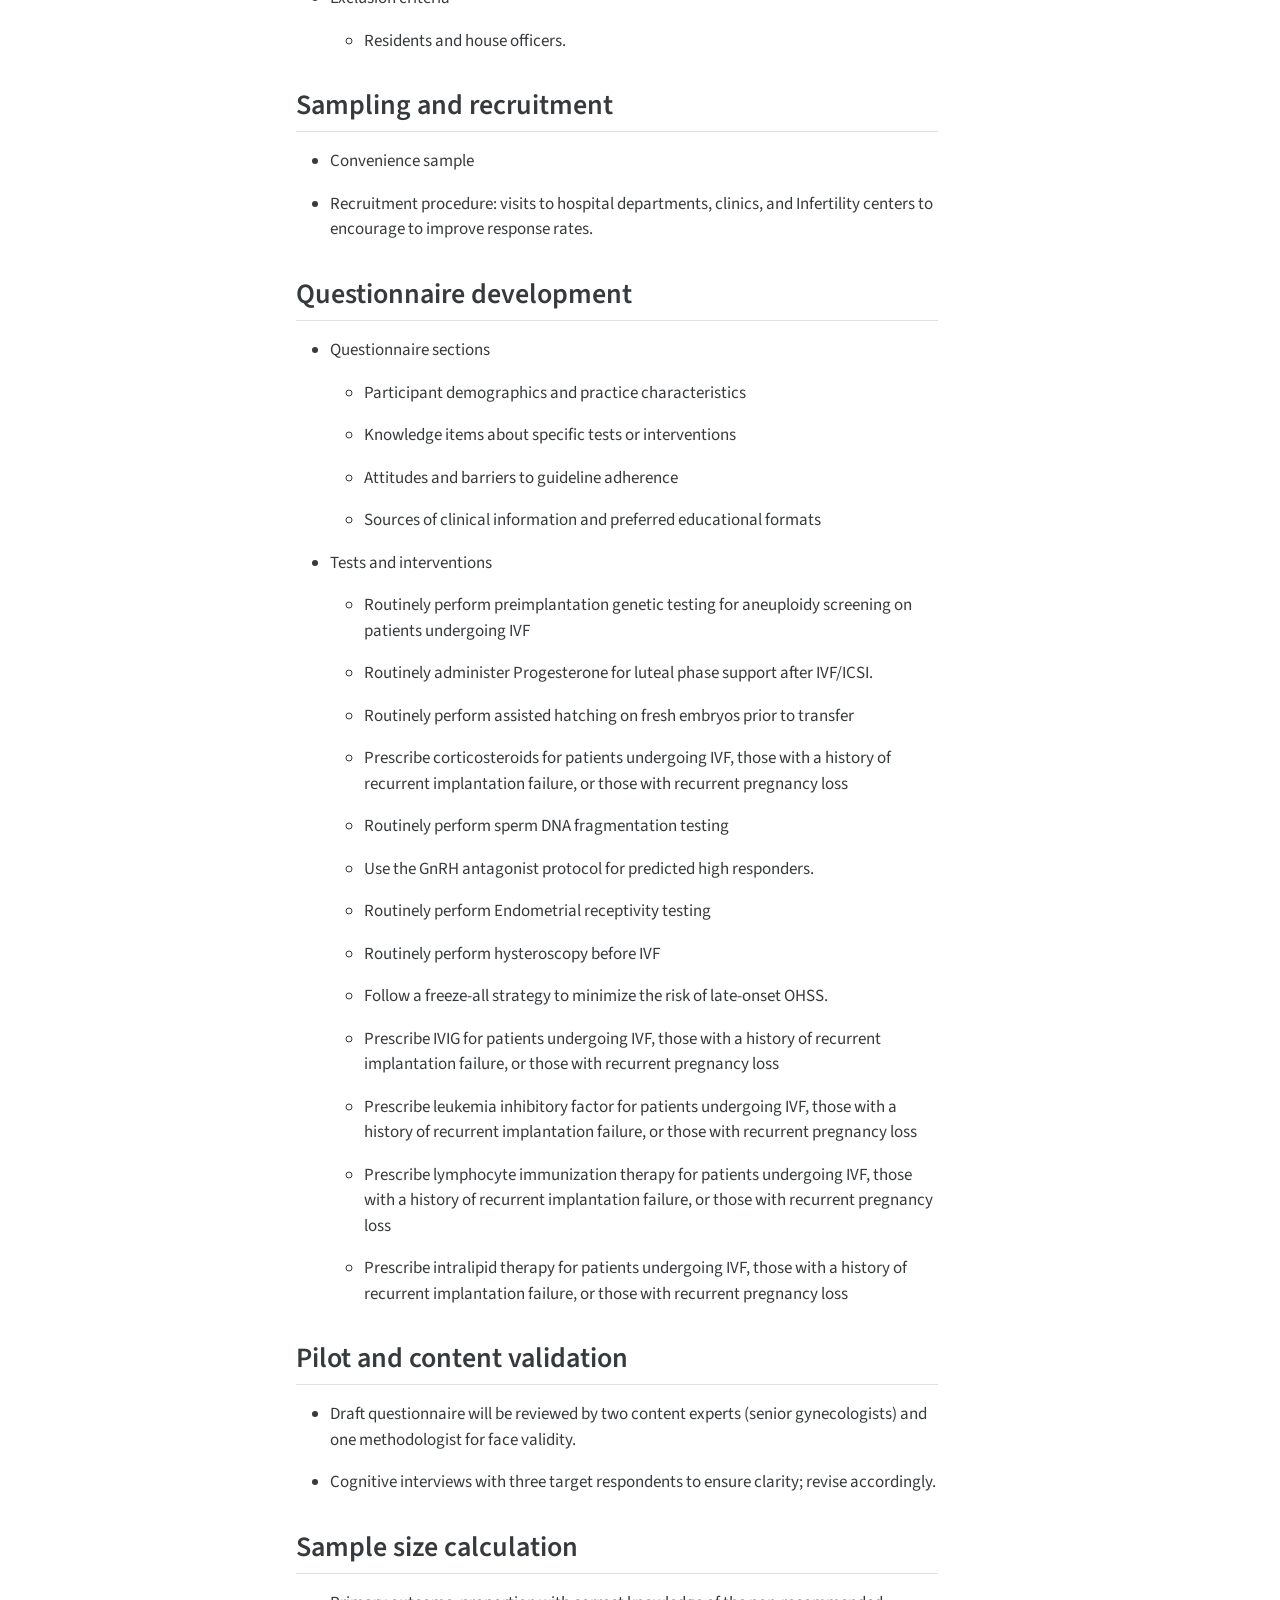
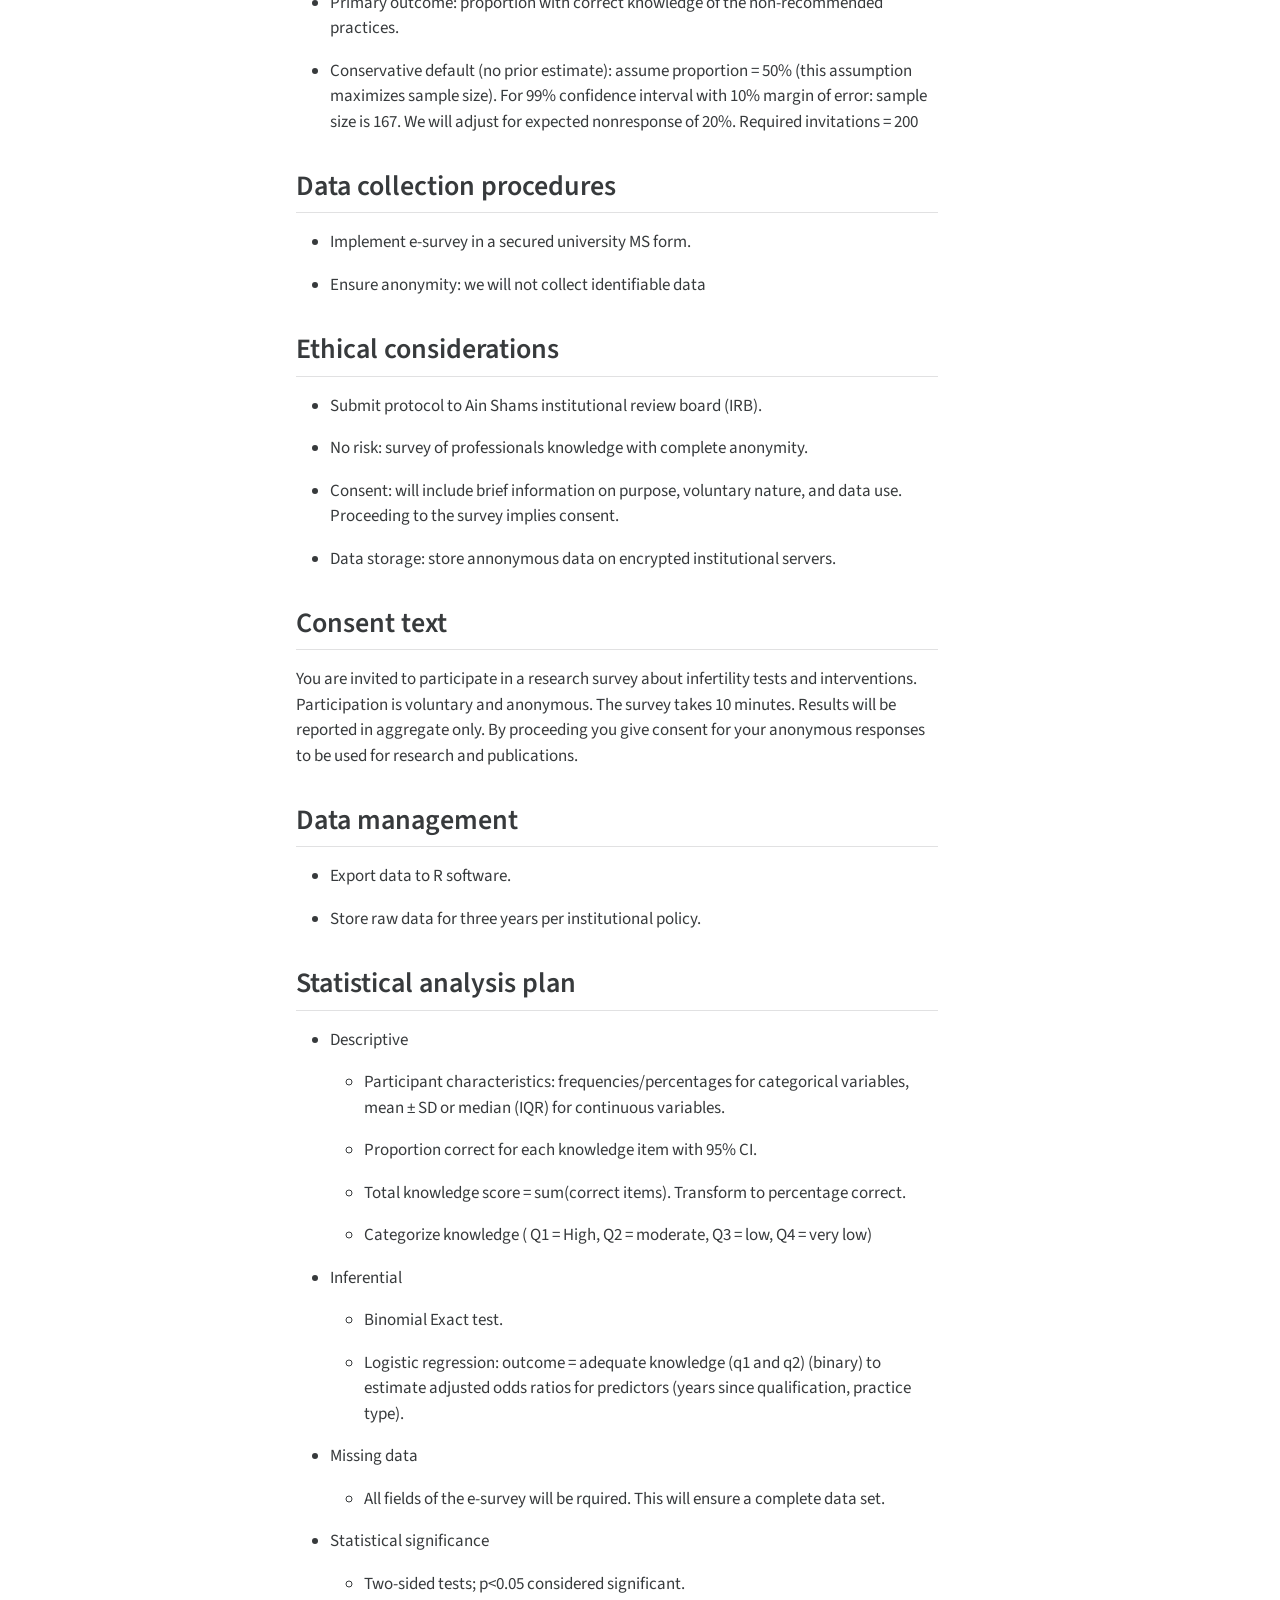
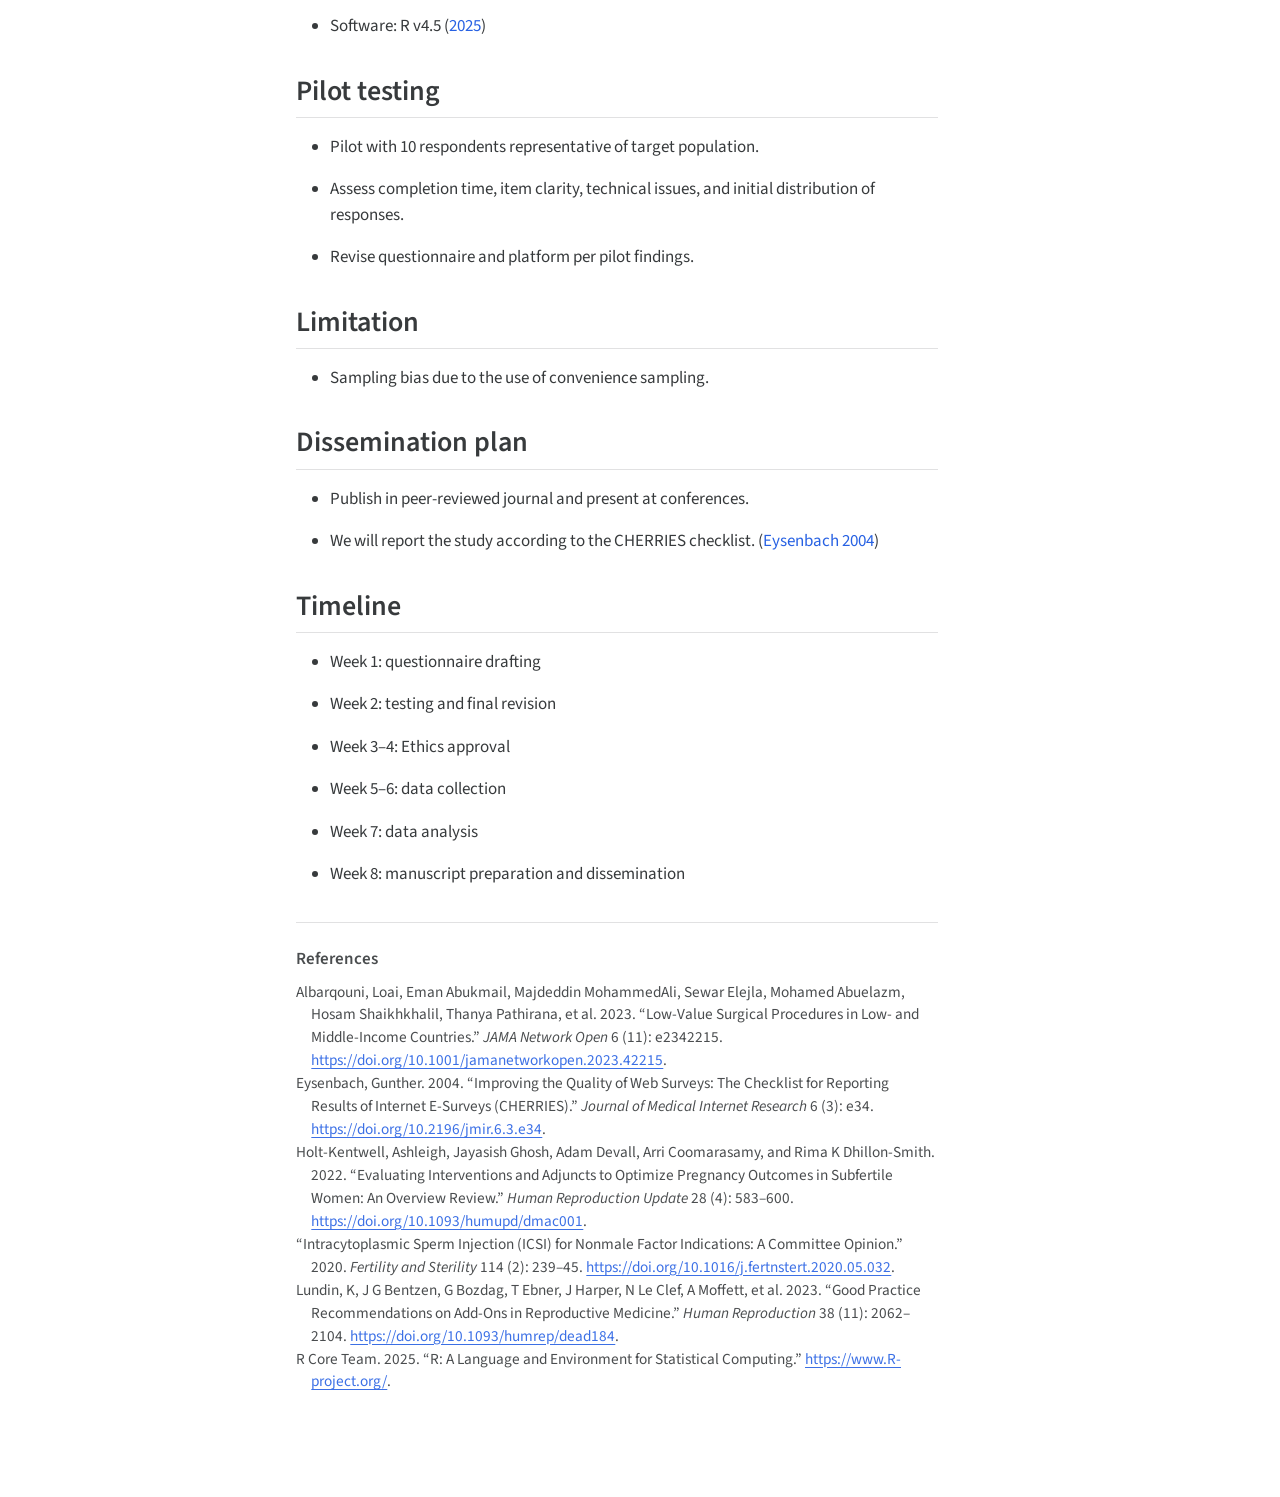
==== commit 0d006f26: "v1.3" ====
--- a/docs/index.html
+++ b/docs/index.html
@@ -20,7 +20,27 @@
   margin: 0 0.8em 0.2em -1em; /* quarto-specific, see https://github.com/quarto-dev/quarto-cli/issues/4556 */ 
   vertical-align: middle;
 }
-</style>
+/* CSS for citations */
+div.csl-bib-body { }
+div.csl-entry {
+  clear: both;
+  margin-bottom: 0em;
+}
+.hanging-indent div.csl-entry {
+  margin-left:2em;
+  text-indent:-2em;
+}
+div.csl-left-margin {
+  min-width:2em;
+  float:left;
+}
+div.csl-right-inline {
+  margin-left:2em;
+  padding-left:1em;
+}
+div.csl-indent {
+  margin-left: 2em;
+}</style>
 
 
 <script src="site_libs/clipboard/clipboard.min.js"></script>
@@ -46,6 +66,12 @@
 <meta name="citation_title" content="Gynecologists’ Knowledge of Non-Recommended Infertility Practices: A cross-sectional e-survey protocol">
 <meta name="citation_language" content="en">
 <meta name="citation_reference" content="citation_title=Literate programming;,citation_author=Donald E. Knuth;,citation_publication_date=1984-05;,citation_cover_date=1984-05;,citation_year=1984;,citation_fulltext_html_url=https://doi.org/10.1093/comjnl/27.2.97;,citation_issue=2;,citation_doi=10.1093/comjnl/27.2.97;,citation_issn=0010-4620;,citation_volume=27;,citation_journal_title=Comput. J.;,citation_publisher=Oxford University Press, Inc.;">
+<meta name="citation_reference" content="citation_title=R: A language and environment for statistical computing;,citation_author=R Core Team undefined;,citation_publication_date=2025;,citation_cover_date=2025;,citation_year=2025;,citation_fulltext_html_url=https://www.R-project.org/;">
+<meta name="citation_reference" content="citation_title=Good practice recommendations on add-ons in reproductive medicine;,citation_author=K Lundin;,citation_author=J G Bentzen;,citation_author=G Bozdag;,citation_author=T Ebner;,citation_author=J Harper;,citation_author=N Le Clef;,citation_author=A Moffett;,citation_author=S Norcross;,citation_author=N P Polyzos;,citation_author=S Rautakallio-Hokkanen;,citation_author=I Sfontouris;,citation_author=K Sermon;,citation_author=N Vermeulen;,citation_author=A Pinborg;,citation_publication_date=2023-09-25;,citation_cover_date=2023-09-25;,citation_year=2023;,citation_fulltext_html_url=http://dx.doi.org/10.1093/humrep/dead184;,citation_issue=11;,citation_doi=10.1093/humrep/dead184;,citation_volume=38;,citation_language=en;,citation_journal_title=Human Reproduction;">
+<meta name="citation_reference" content="citation_title=Intracytoplasmic sperm injection (ICSI) for nonmale factor indications: a committee opinion;,citation_publication_date=2020-08;,citation_cover_date=2020-08;,citation_year=2020;,citation_fulltext_html_url=http://dx.doi.org/10.1016/j.fertnstert.2020.05.032;,citation_issue=2;,citation_doi=10.1016/j.fertnstert.2020.05.032;,citation_volume=114;,citation_language=en;,citation_journal_title=Fertility and Sterility;">
+<meta name="citation_reference" content="citation_title=Improving the Quality of Web Surveys: The Checklist for Reporting Results of Internet E-Surveys (CHERRIES);,citation_author=Gunther Eysenbach;,citation_publication_date=2004-09-29;,citation_cover_date=2004-09-29;,citation_year=2004;,citation_fulltext_html_url=http://dx.doi.org/10.2196/jmir.6.3.e34;,citation_issue=3;,citation_doi=10.2196/jmir.6.3.e34;,citation_volume=6;,citation_language=en;,citation_journal_title=Journal of Medical Internet Research;">
+<meta name="citation_reference" content="citation_title=Low-Value Surgical Procedures in Low- and Middle-Income Countries;,citation_author=Loai Albarqouni;,citation_author=Eman Abukmail;,citation_author=Majdeddin MohammedAli;,citation_author=Sewar Elejla;,citation_author=Mohamed Abuelazm;,citation_author=Hosam Shaikhkhalil;,citation_author=Thanya Pathirana;,citation_author=Sujeewa Palagama;,citation_author=Emmanuel Effa;,citation_author=Eleanor Ochodo;,citation_author=Eulade Rugengamanzi;,citation_author=Yousef AlSabaa;,citation_author=Ale Ingabire;,citation_author=Francis Riwa;,citation_author=Burhan Goraya;,citation_author=Mina Bakhit;,citation_author=Justin Clark;,citation_author=Morteza Arab-Zozani;,citation_author=Suzanna Alves da Silva;,citation_author=C. S. Pramesh;,citation_author=Verna Vanderpuye;,citation_author=Eddy Lang;,citation_author=Deborah Korenstein;,citation_author=Karen Born;,citation_author=Stephen Tabiri;,citation_author=Adesoji Ademuyiwa;,citation_author=Ashraf Nabhan;,citation_author=Ray Moynihan;,citation_publication_date=2023-11-07;,citation_cover_date=2023-11-07;,citation_year=2023;,citation_fulltext_html_url=http://dx.doi.org/10.1001/jamanetworkopen.2023.42215;,citation_issue=11;,citation_doi=10.1001/jamanetworkopen.2023.42215;,citation_volume=6;,citation_language=en;,citation_journal_title=JAMA Network Open;">
+<meta name="citation_reference" content="citation_title=Evaluating interventions and adjuncts to optimize pregnancy outcomes in subfertile women: an overview review;,citation_author=Ashleigh Holt-Kentwell;,citation_author=Jayasish Ghosh;,citation_author=Adam Devall;,citation_author=Arri Coomarasamy;,citation_author=Rima K Dhillon-Smith;,citation_publication_date=2022-02-08;,citation_cover_date=2022-02-08;,citation_year=2022;,citation_fulltext_html_url=http://dx.doi.org/10.1093/humupd/dmac001;,citation_issue=4;,citation_doi=10.1093/humupd/dmac001;,citation_volume=28;,citation_language=en;,citation_journal_title=Human Reproduction Update;">
 </head>
 
 <body class="quarto-light">
@@ -118,9 +144,9 @@
 <h1>Study Protocol</h1>
 <section id="background-and-rationale" class="level2">
 <h2 class="anchored" data-anchor-id="background-and-rationale">Background and rationale</h2>
-<p>The management of subfertile counples, including IVF/ICSI, involves a spectrum of diagnostic tests and therapeutic interventions. These pre-treatment evaluation and interventions usually require complex, resource-intensive procedures.</p>
-<p>Inadequate knowledge of the best available research evidence can lead to unnecessary procedures, patient distress, increased healthcare costs, and possible avoidable complications.</p>
-<p>Several tests and interventions used in the course of management of &nbsp;infertility are discouraged by several international evidence-based guidelines issued by professional association such as ESHRE and ASRM. Assessing gynecologists’ knowledge of such practices helps design targeted de-implementation strategies and continuing medical education.</p>
+<p>The management of subfertile couples, including IVF/ICSI, involves a spectrum of diagnostic tests and therapeutic interventions. These pre-treatment evaluation and interventions usually require complex, resource-intensive procedures. <span class="citation" data-cites="holt-kentwell2022">(<a href="#ref-holt-kentwell2022" role="doc-biblioref">Holt-Kentwell et al. 2022</a>)</span></p>
+<p>Inadequate knowledge of the best available research evidence can lead to unnecessary procedures, patient distress, increased healthcare costs, and possible avoidable complications. This can have negative repercussions on healthcare quality and equity, particularly in Low and Middle Income Countries <span class="citation" data-cites="albarqouni2023">(<a href="#ref-albarqouni2023" role="doc-biblioref">Albarqouni et al. 2023</a>)</span></p>
+<p>Several tests and interventions used in the course of management of &nbsp;infertility are discouraged by several international evidence-based guidelines issued by professional association such as ESHRE and ASRM. <span class="citation" data-cites="goodpra2023 intracyt2020">(<a href="#ref-goodpra2023" role="doc-biblioref">Lundin et al. 2023</a>; <a href="#ref-intracyt2020" role="doc-biblioref"><span>“Intracytoplasmic Sperm Injection (ICSI) for Non<span></span>male Factor Indications: A Committee Opinion”</span> 2020</a>)</span> Assessing gynecologists’ knowledge of such practices helps design targeted de-implementation strategies and continuing medical education.</p>
 </section>
 <section id="objectives" class="level2">
 <h2 class="anchored" data-anchor-id="objectives">Objectives</h2>
@@ -251,6 +277,7 @@
 <ul>
 <li>Two-sided tests; p&lt;0.05 considered significant.</li>
 </ul></li>
+<li><p>Software: R v4.5 <span class="citation" data-cites="base">(<a href="#ref-base" role="doc-biblioref">2025</a>)</span></p></li>
 </ul>
 </section>
 <section id="pilot-testing" class="level2">
@@ -271,7 +298,7 @@
 <h2 class="anchored" data-anchor-id="dissemination-plan">Dissemination plan</h2>
 <ul>
 <li><p>Publish in peer-reviewed journal and present at conferences.</p></li>
-<li><p>We will report the study according to the CHERRIES checklist.</p></li>
+<li><p>We will report the study according to the CHERRIES checklist. <span class="citation" data-cites="Eysenbach2004">(<a href="#ref-Eysenbach2004" role="doc-biblioref">Eysenbach 2004</a>)</span></p></li>
 </ul>
 </section>
 <section id="timeline" class="level2">
@@ -286,11 +313,31 @@
 </ul>
 </section>
 </section>
-<section id="references" class="level1">
-<h1>References</h1>
-</section>
-
-</main>
+<section id="references" class="level1 unnumbered">
+
+
+</section>
+
+<div id="quarto-appendix" class="default"><section class="quarto-appendix-contents" role="doc-bibliography" id="quarto-bibliography"><h2 class="anchored quarto-appendix-heading">References</h2><div id="refs" class="references csl-bib-body hanging-indent" data-entry-spacing="0" role="list">
+<div id="ref-albarqouni2023" class="csl-entry" role="listitem">
+Albarqouni, Loai, Eman Abukmail, Majdeddin MohammedAli, Sewar Elejla, Mohamed Abuelazm, Hosam Shaikhkhalil, Thanya Pathirana, et al. 2023. <span>“Low-Value Surgical Procedures in Low- and Middle-Income Countries.”</span> <em>JAMA Network Open</em> 6 (11): e2342215. <a href="https://doi.org/10.1001/jamanetworkopen.2023.42215">https://doi.org/10.1001/jamanetworkopen.2023.42215</a>.
+</div>
+<div id="ref-Eysenbach2004" class="csl-entry" role="listitem">
+Eysenbach, Gunther. 2004. <span>“Improving the Quality of Web Surveys: The Checklist for Reporting Results of Internet E-Surveys (CHERRIES).”</span> <em>Journal of Medical Internet Research</em> 6 (3): e34. <a href="https://doi.org/10.2196/jmir.6.3.e34">https://doi.org/10.2196/jmir.6.3.e34</a>.
+</div>
+<div id="ref-holt-kentwell2022" class="csl-entry" role="listitem">
+Holt-Kentwell, Ashleigh, Jayasish Ghosh, Adam Devall, Arri Coomarasamy, and Rima K Dhillon-Smith. 2022. <span>“Evaluating Interventions and Adjuncts to Optimize Pregnancy Outcomes in Subfertile Women: An Overview Review.”</span> <em>Human Reproduction Update</em> 28 (4): 583–600. <a href="https://doi.org/10.1093/humupd/dmac001">https://doi.org/10.1093/humupd/dmac001</a>.
+</div>
+<div id="ref-intracyt2020" class="csl-entry" role="listitem">
+<span>“Intracytoplasmic Sperm Injection (ICSI) for Non<span></span>male Factor Indications: A Committee Opinion.”</span> 2020. <em>Fertility and Sterility</em> 114 (2): 239–45. <a href="https://doi.org/10.1016/j.fertnstert.2020.05.032">https://doi.org/10.1016/j.fertnstert.2020.05.032</a>.
+</div>
+<div id="ref-goodpra2023" class="csl-entry" role="listitem">
+Lundin, K, J G Bentzen, G Bozdag, T Ebner, J Harper, N Le Clef, A Moffett, et al. 2023. <span>“Good Practice Recommendations on Add-Ons in Reproductive Medicine.”</span> <em>Human Reproduction</em> 38 (11): 2062–2104. <a href="https://doi.org/10.1093/humrep/dead184">https://doi.org/10.1093/humrep/dead184</a>.
+</div>
+<div id="ref-base" class="csl-entry" role="listitem">
+R Core Team. 2025. <span>“R: A Language and Environment for Statistical Computing.”</span> <a href="https://www.R-project.org/">https://www.R-project.org/</a>.
+</div>
+</div></section></div></main>
 <!-- /main column -->
 <script id="quarto-html-after-body" type="application/javascript">
   window.document.addEventListener("DOMContentLoaded", function (event) {
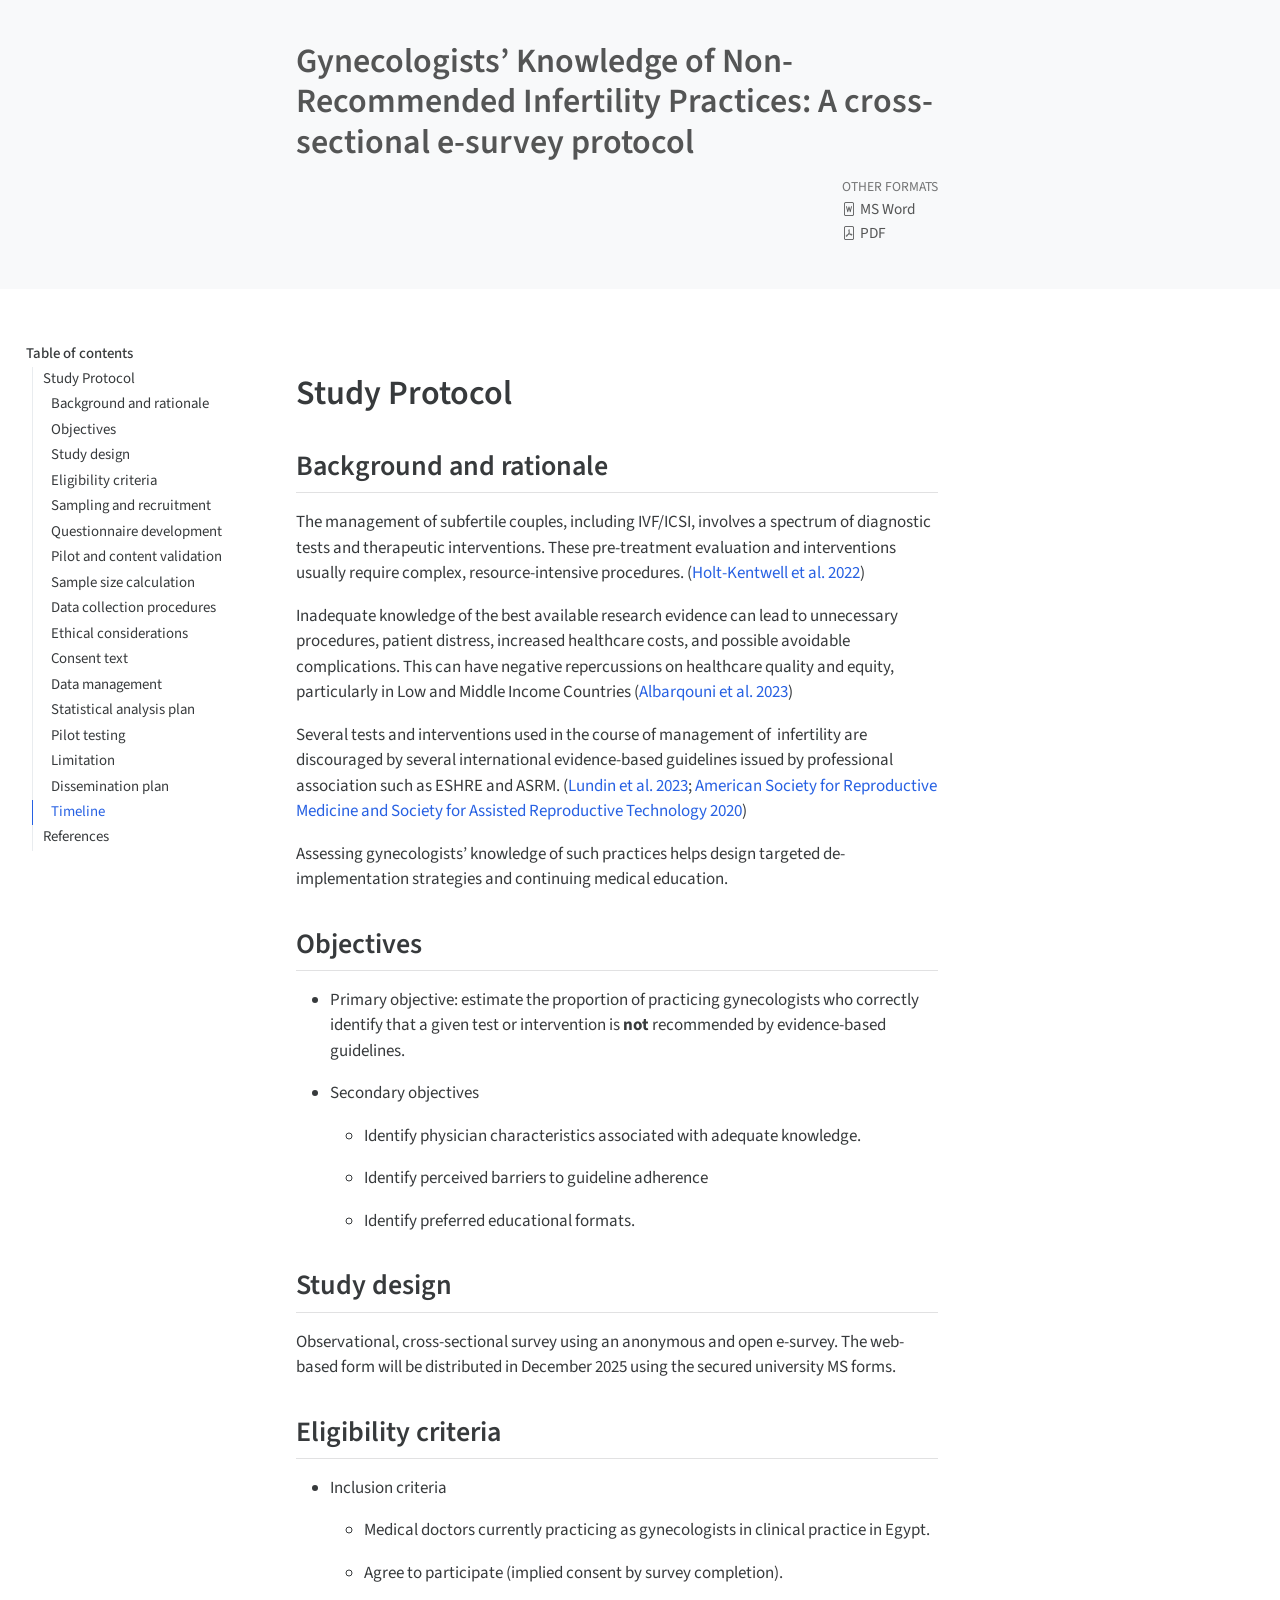
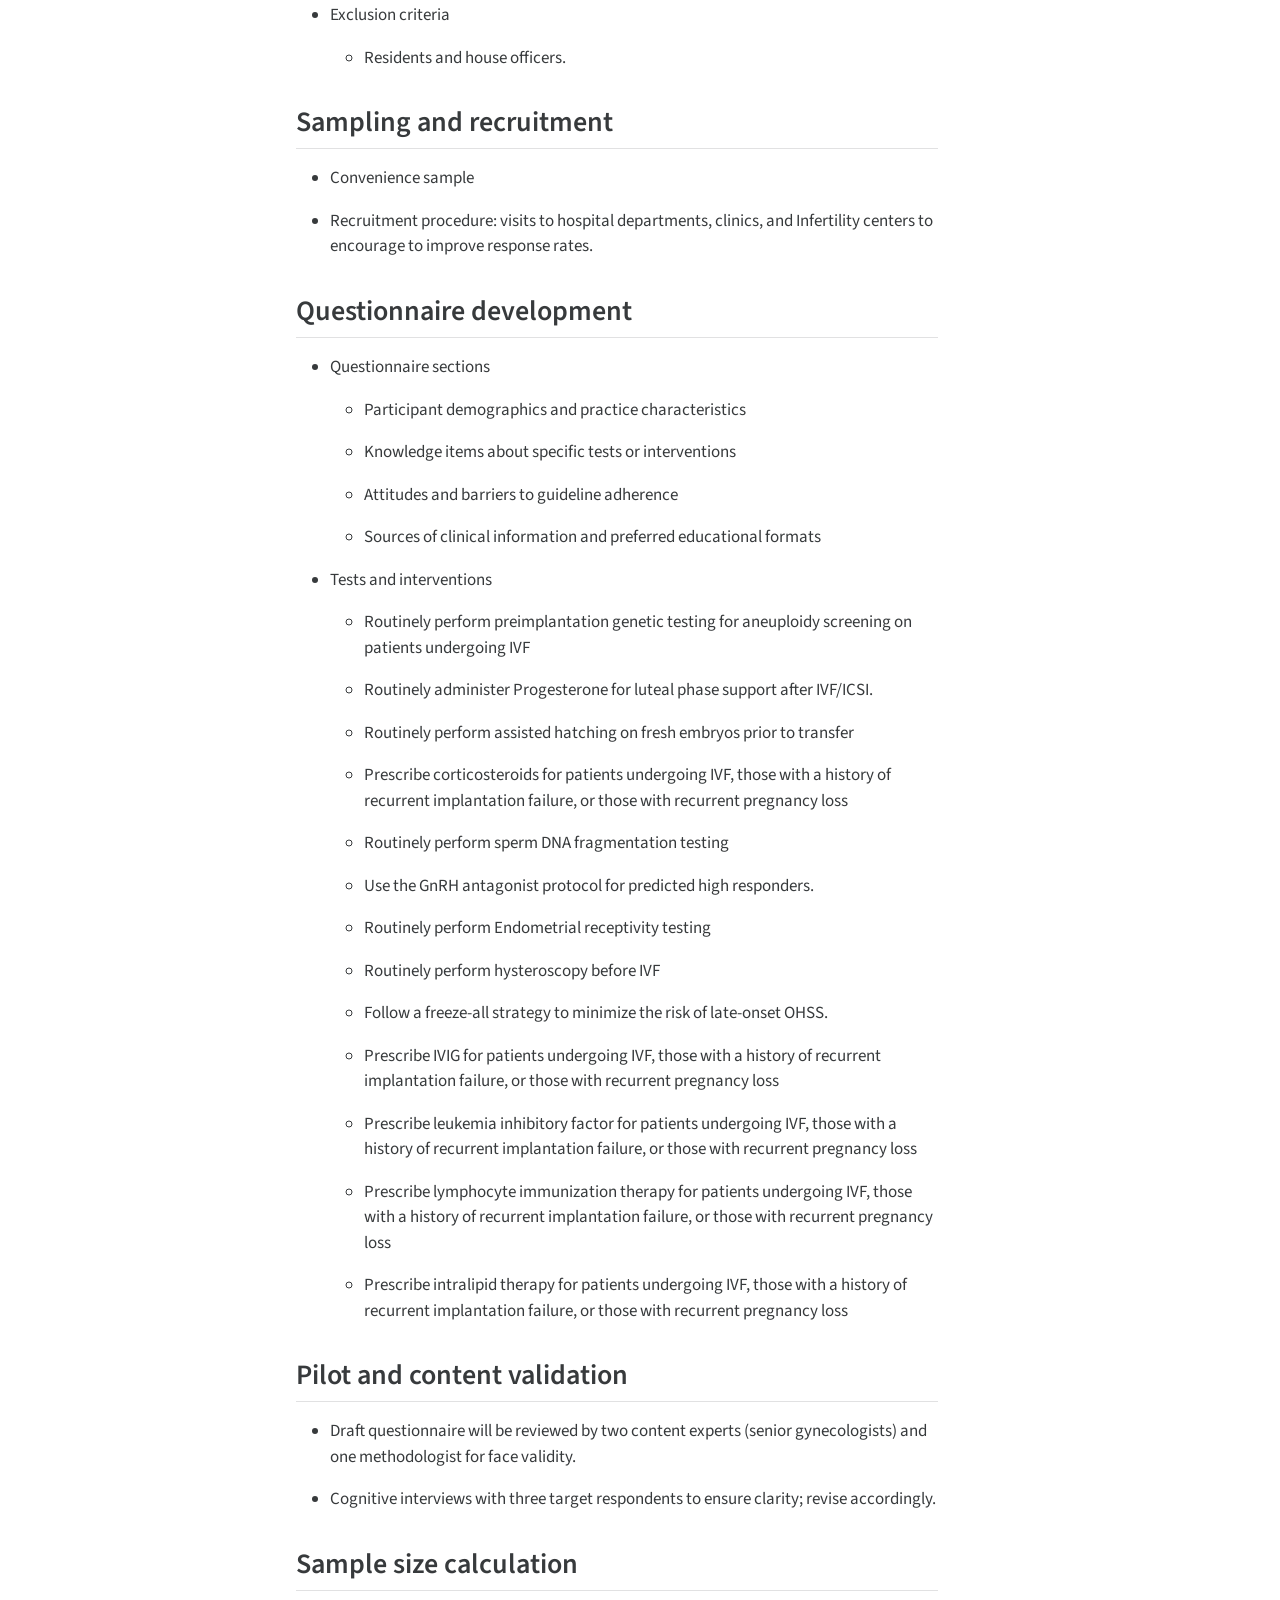
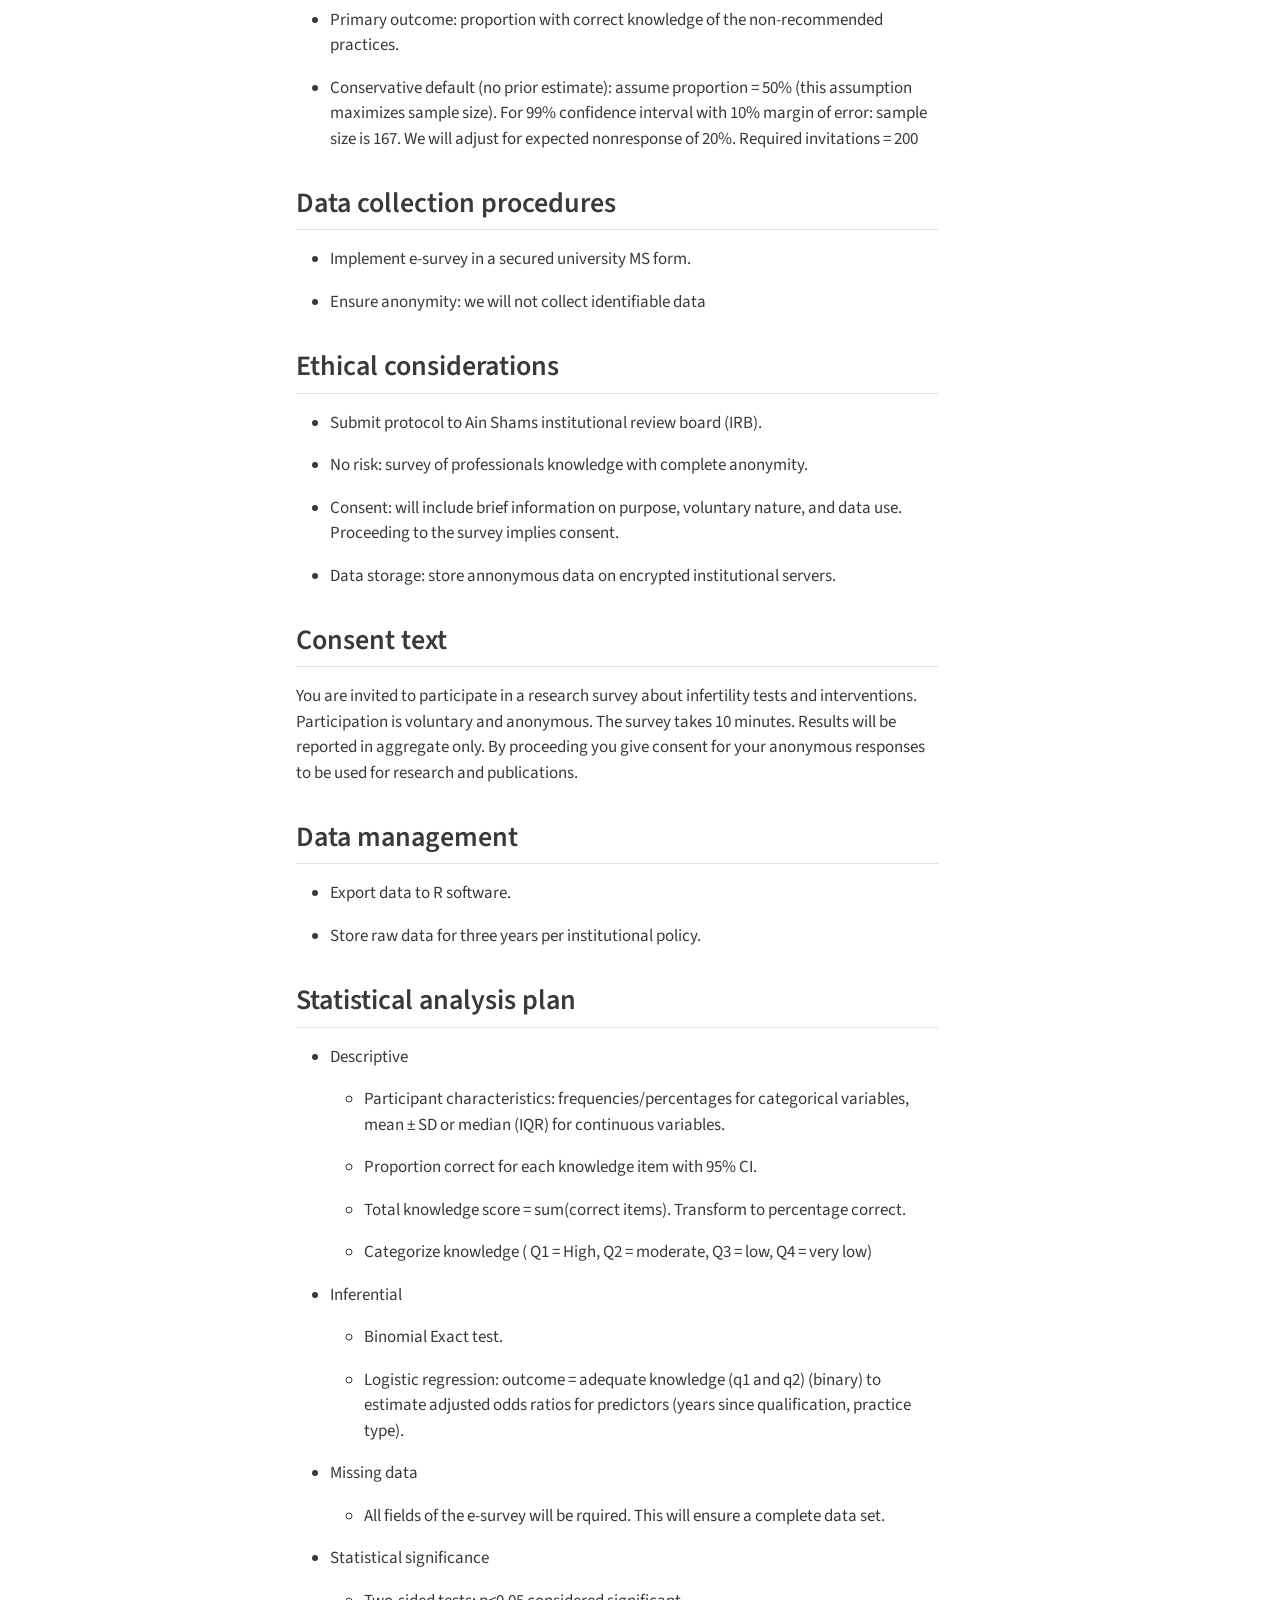
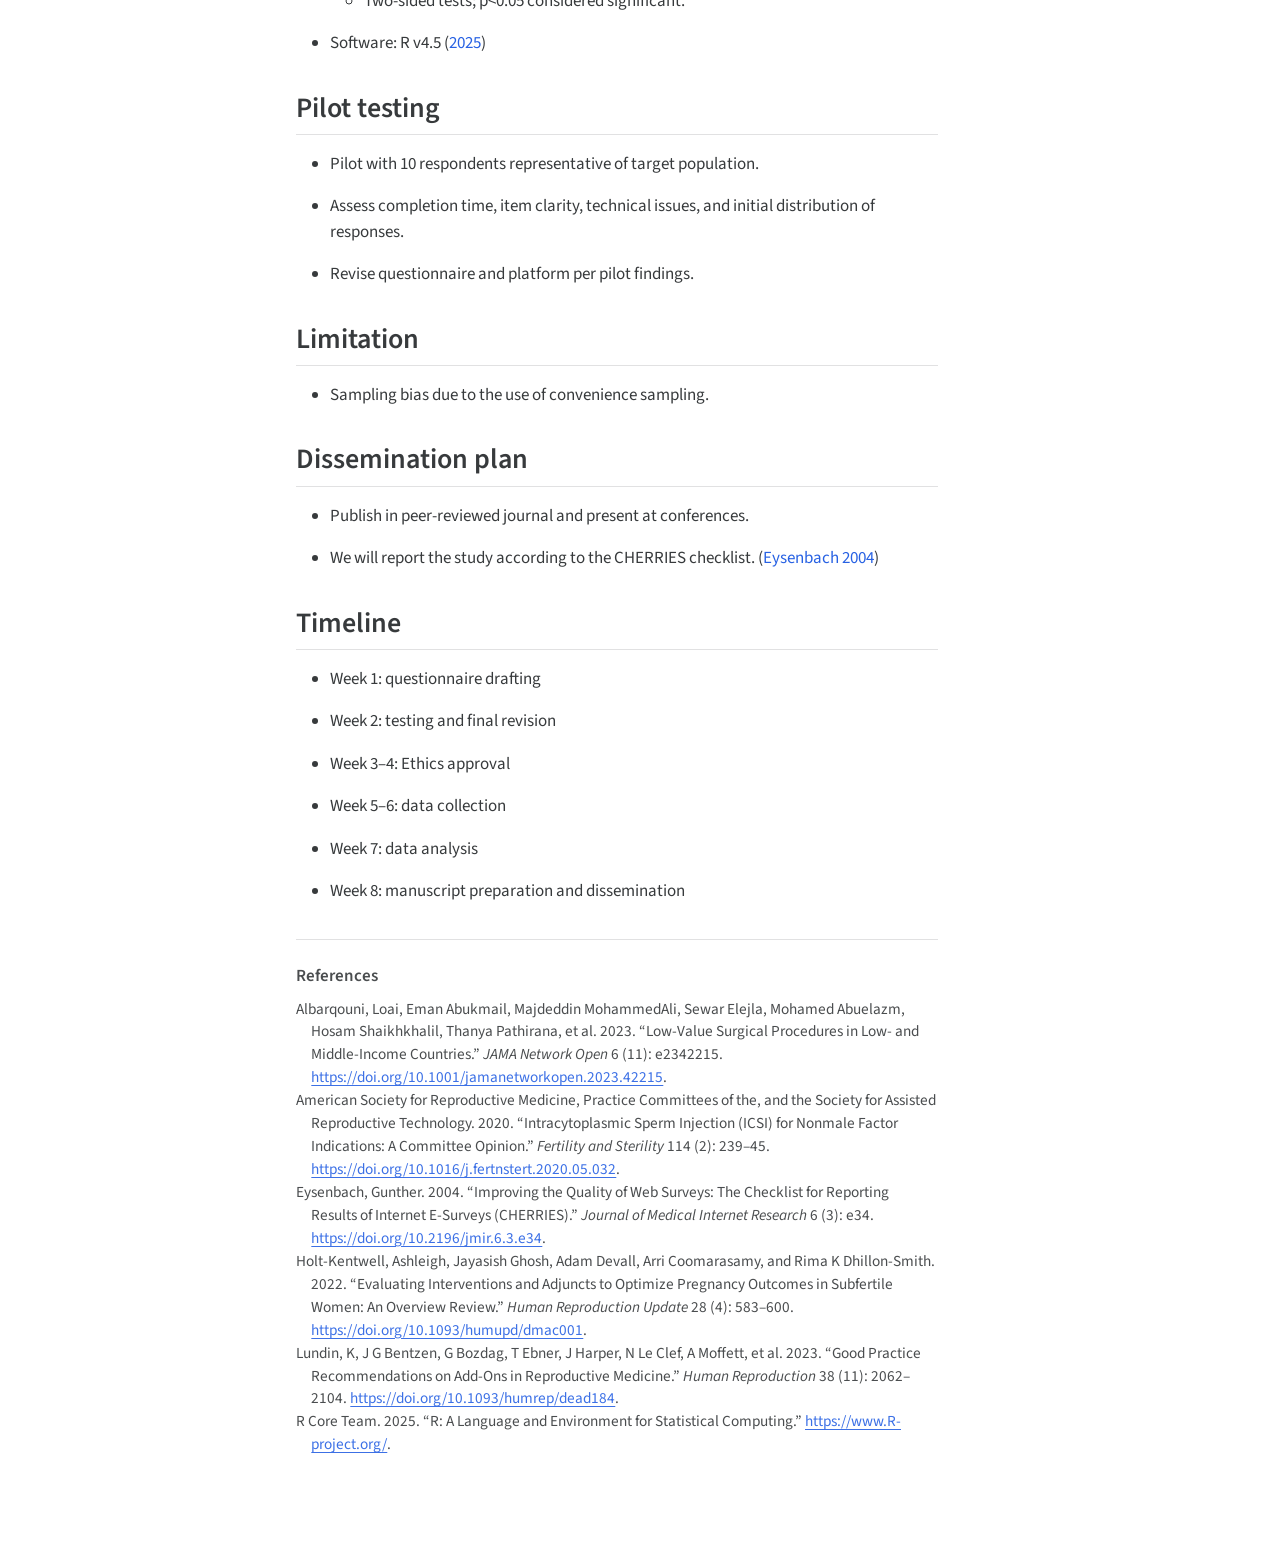
==== commit 9131d0f8: "v1.3" ====
--- a/docs/index.html
+++ b/docs/index.html
@@ -68,7 +68,7 @@
 <meta name="citation_reference" content="citation_title=Literate programming;,citation_author=Donald E. Knuth;,citation_publication_date=1984-05;,citation_cover_date=1984-05;,citation_year=1984;,citation_fulltext_html_url=https://doi.org/10.1093/comjnl/27.2.97;,citation_issue=2;,citation_doi=10.1093/comjnl/27.2.97;,citation_issn=0010-4620;,citation_volume=27;,citation_journal_title=Comput. J.;,citation_publisher=Oxford University Press, Inc.;">
 <meta name="citation_reference" content="citation_title=R: A language and environment for statistical computing;,citation_author=R Core Team undefined;,citation_publication_date=2025;,citation_cover_date=2025;,citation_year=2025;,citation_fulltext_html_url=https://www.R-project.org/;">
 <meta name="citation_reference" content="citation_title=Good practice recommendations on add-ons in reproductive medicine;,citation_author=K Lundin;,citation_author=J G Bentzen;,citation_author=G Bozdag;,citation_author=T Ebner;,citation_author=J Harper;,citation_author=N Le Clef;,citation_author=A Moffett;,citation_author=S Norcross;,citation_author=N P Polyzos;,citation_author=S Rautakallio-Hokkanen;,citation_author=I Sfontouris;,citation_author=K Sermon;,citation_author=N Vermeulen;,citation_author=A Pinborg;,citation_publication_date=2023-09-25;,citation_cover_date=2023-09-25;,citation_year=2023;,citation_fulltext_html_url=http://dx.doi.org/10.1093/humrep/dead184;,citation_issue=11;,citation_doi=10.1093/humrep/dead184;,citation_volume=38;,citation_language=en;,citation_journal_title=Human Reproduction;">
-<meta name="citation_reference" content="citation_title=Intracytoplasmic sperm injection (ICSI) for nonmale factor indications: a committee opinion;,citation_publication_date=2020-08;,citation_cover_date=2020-08;,citation_year=2020;,citation_fulltext_html_url=http://dx.doi.org/10.1016/j.fertnstert.2020.05.032;,citation_issue=2;,citation_doi=10.1016/j.fertnstert.2020.05.032;,citation_volume=114;,citation_language=en;,citation_journal_title=Fertility and Sterility;">
+<meta name="citation_reference" content="citation_title=Intracytoplasmic sperm injection (ICSI) for nonmale factor indications: a committee opinion;,citation_author=Practice Committees American Society for Reproductive Medicine;,citation_author=undefined Society for Assisted Reproductive Technology;,citation_publication_date=2020-08;,citation_cover_date=2020-08;,citation_year=2020;,citation_fulltext_html_url=http://dx.doi.org/10.1016/j.fertnstert.2020.05.032;,citation_issue=2;,citation_doi=10.1016/j.fertnstert.2020.05.032;,citation_volume=114;,citation_language=en;,citation_journal_title=Fertility and Sterility;">
 <meta name="citation_reference" content="citation_title=Improving the Quality of Web Surveys: The Checklist for Reporting Results of Internet E-Surveys (CHERRIES);,citation_author=Gunther Eysenbach;,citation_publication_date=2004-09-29;,citation_cover_date=2004-09-29;,citation_year=2004;,citation_fulltext_html_url=http://dx.doi.org/10.2196/jmir.6.3.e34;,citation_issue=3;,citation_doi=10.2196/jmir.6.3.e34;,citation_volume=6;,citation_language=en;,citation_journal_title=Journal of Medical Internet Research;">
 <meta name="citation_reference" content="citation_title=Low-Value Surgical Procedures in Low- and Middle-Income Countries;,citation_author=Loai Albarqouni;,citation_author=Eman Abukmail;,citation_author=Majdeddin MohammedAli;,citation_author=Sewar Elejla;,citation_author=Mohamed Abuelazm;,citation_author=Hosam Shaikhkhalil;,citation_author=Thanya Pathirana;,citation_author=Sujeewa Palagama;,citation_author=Emmanuel Effa;,citation_author=Eleanor Ochodo;,citation_author=Eulade Rugengamanzi;,citation_author=Yousef AlSabaa;,citation_author=Ale Ingabire;,citation_author=Francis Riwa;,citation_author=Burhan Goraya;,citation_author=Mina Bakhit;,citation_author=Justin Clark;,citation_author=Morteza Arab-Zozani;,citation_author=Suzanna Alves da Silva;,citation_author=C. S. Pramesh;,citation_author=Verna Vanderpuye;,citation_author=Eddy Lang;,citation_author=Deborah Korenstein;,citation_author=Karen Born;,citation_author=Stephen Tabiri;,citation_author=Adesoji Ademuyiwa;,citation_author=Ashraf Nabhan;,citation_author=Ray Moynihan;,citation_publication_date=2023-11-07;,citation_cover_date=2023-11-07;,citation_year=2023;,citation_fulltext_html_url=http://dx.doi.org/10.1001/jamanetworkopen.2023.42215;,citation_issue=11;,citation_doi=10.1001/jamanetworkopen.2023.42215;,citation_volume=6;,citation_language=en;,citation_journal_title=JAMA Network Open;">
 <meta name="citation_reference" content="citation_title=Evaluating interventions and adjuncts to optimize pregnancy outcomes in subfertile women: an overview review;,citation_author=Ashleigh Holt-Kentwell;,citation_author=Jayasish Ghosh;,citation_author=Adam Devall;,citation_author=Arri Coomarasamy;,citation_author=Rima K Dhillon-Smith;,citation_publication_date=2022-02-08;,citation_cover_date=2022-02-08;,citation_year=2022;,citation_fulltext_html_url=http://dx.doi.org/10.1093/humupd/dmac001;,citation_issue=4;,citation_doi=10.1093/humupd/dmac001;,citation_volume=28;,citation_language=en;,citation_journal_title=Human Reproduction Update;">
@@ -146,7 +146,8 @@
 <h2 class="anchored" data-anchor-id="background-and-rationale">Background and rationale</h2>
 <p>The management of subfertile couples, including IVF/ICSI, involves a spectrum of diagnostic tests and therapeutic interventions. These pre-treatment evaluation and interventions usually require complex, resource-intensive procedures. <span class="citation" data-cites="holt-kentwell2022">(<a href="#ref-holt-kentwell2022" role="doc-biblioref">Holt-Kentwell et al. 2022</a>)</span></p>
 <p>Inadequate knowledge of the best available research evidence can lead to unnecessary procedures, patient distress, increased healthcare costs, and possible avoidable complications. This can have negative repercussions on healthcare quality and equity, particularly in Low and Middle Income Countries <span class="citation" data-cites="albarqouni2023">(<a href="#ref-albarqouni2023" role="doc-biblioref">Albarqouni et al. 2023</a>)</span></p>
-<p>Several tests and interventions used in the course of management of &nbsp;infertility are discouraged by several international evidence-based guidelines issued by professional association such as ESHRE and ASRM. <span class="citation" data-cites="goodpra2023 intracyt2020">(<a href="#ref-goodpra2023" role="doc-biblioref">Lundin et al. 2023</a>; <a href="#ref-intracyt2020" role="doc-biblioref"><span>“Intracytoplasmic Sperm Injection (ICSI) for Non<span></span>male Factor Indications: A Committee Opinion”</span> 2020</a>)</span> Assessing gynecologists’ knowledge of such practices helps design targeted de-implementation strategies and continuing medical education.</p>
+<p>Several tests and interventions used in the course of management of &nbsp;infertility are discouraged by several international evidence-based guidelines issued by professional association such as ESHRE and ASRM. <span class="citation" data-cites="goodpra2023 intracyt2020">(<a href="#ref-goodpra2023" role="doc-biblioref">Lundin et al. 2023</a>; <a href="#ref-intracyt2020" role="doc-biblioref">American Society for Reproductive Medicine and Society for Assisted Reproductive Technology 2020</a>)</span></p>
+<p>Assessing gynecologists’ knowledge of such practices helps design targeted de-implementation strategies and continuing medical education.</p>
 </section>
 <section id="objectives" class="level2">
 <h2 class="anchored" data-anchor-id="objectives">Objectives</h2>
@@ -322,14 +323,14 @@
 <div id="ref-albarqouni2023" class="csl-entry" role="listitem">
 Albarqouni, Loai, Eman Abukmail, Majdeddin MohammedAli, Sewar Elejla, Mohamed Abuelazm, Hosam Shaikhkhalil, Thanya Pathirana, et al. 2023. <span>“Low-Value Surgical Procedures in Low- and Middle-Income Countries.”</span> <em>JAMA Network Open</em> 6 (11): e2342215. <a href="https://doi.org/10.1001/jamanetworkopen.2023.42215">https://doi.org/10.1001/jamanetworkopen.2023.42215</a>.
 </div>
+<div id="ref-intracyt2020" class="csl-entry" role="listitem">
+American Society for Reproductive Medicine, Practice Committees of the, and the Society for Assisted Reproductive Technology. 2020. <span>“Intracytoplasmic Sperm Injection (ICSI) for Non<span></span>male Factor Indications: A Committee Opinion.”</span> <em>Fertility and Sterility</em> 114 (2): 239–45. <a href="https://doi.org/10.1016/j.fertnstert.2020.05.032">https://doi.org/10.1016/j.fertnstert.2020.05.032</a>.
+</div>
 <div id="ref-Eysenbach2004" class="csl-entry" role="listitem">
 Eysenbach, Gunther. 2004. <span>“Improving the Quality of Web Surveys: The Checklist for Reporting Results of Internet E-Surveys (CHERRIES).”</span> <em>Journal of Medical Internet Research</em> 6 (3): e34. <a href="https://doi.org/10.2196/jmir.6.3.e34">https://doi.org/10.2196/jmir.6.3.e34</a>.
 </div>
 <div id="ref-holt-kentwell2022" class="csl-entry" role="listitem">
 Holt-Kentwell, Ashleigh, Jayasish Ghosh, Adam Devall, Arri Coomarasamy, and Rima K Dhillon-Smith. 2022. <span>“Evaluating Interventions and Adjuncts to Optimize Pregnancy Outcomes in Subfertile Women: An Overview Review.”</span> <em>Human Reproduction Update</em> 28 (4): 583–600. <a href="https://doi.org/10.1093/humupd/dmac001">https://doi.org/10.1093/humupd/dmac001</a>.
-</div>
-<div id="ref-intracyt2020" class="csl-entry" role="listitem">
-<span>“Intracytoplasmic Sperm Injection (ICSI) for Non<span></span>male Factor Indications: A Committee Opinion.”</span> 2020. <em>Fertility and Sterility</em> 114 (2): 239–45. <a href="https://doi.org/10.1016/j.fertnstert.2020.05.032">https://doi.org/10.1016/j.fertnstert.2020.05.032</a>.
 </div>
 <div id="ref-goodpra2023" class="csl-entry" role="listitem">
 Lundin, K, J G Bentzen, G Bozdag, T Ebner, J Harper, N Le Clef, A Moffett, et al. 2023. <span>“Good Practice Recommendations on Add-Ons in Reproductive Medicine.”</span> <em>Human Reproduction</em> 38 (11): 2062–2104. <a href="https://doi.org/10.1093/humrep/dead184">https://doi.org/10.1093/humrep/dead184</a>.
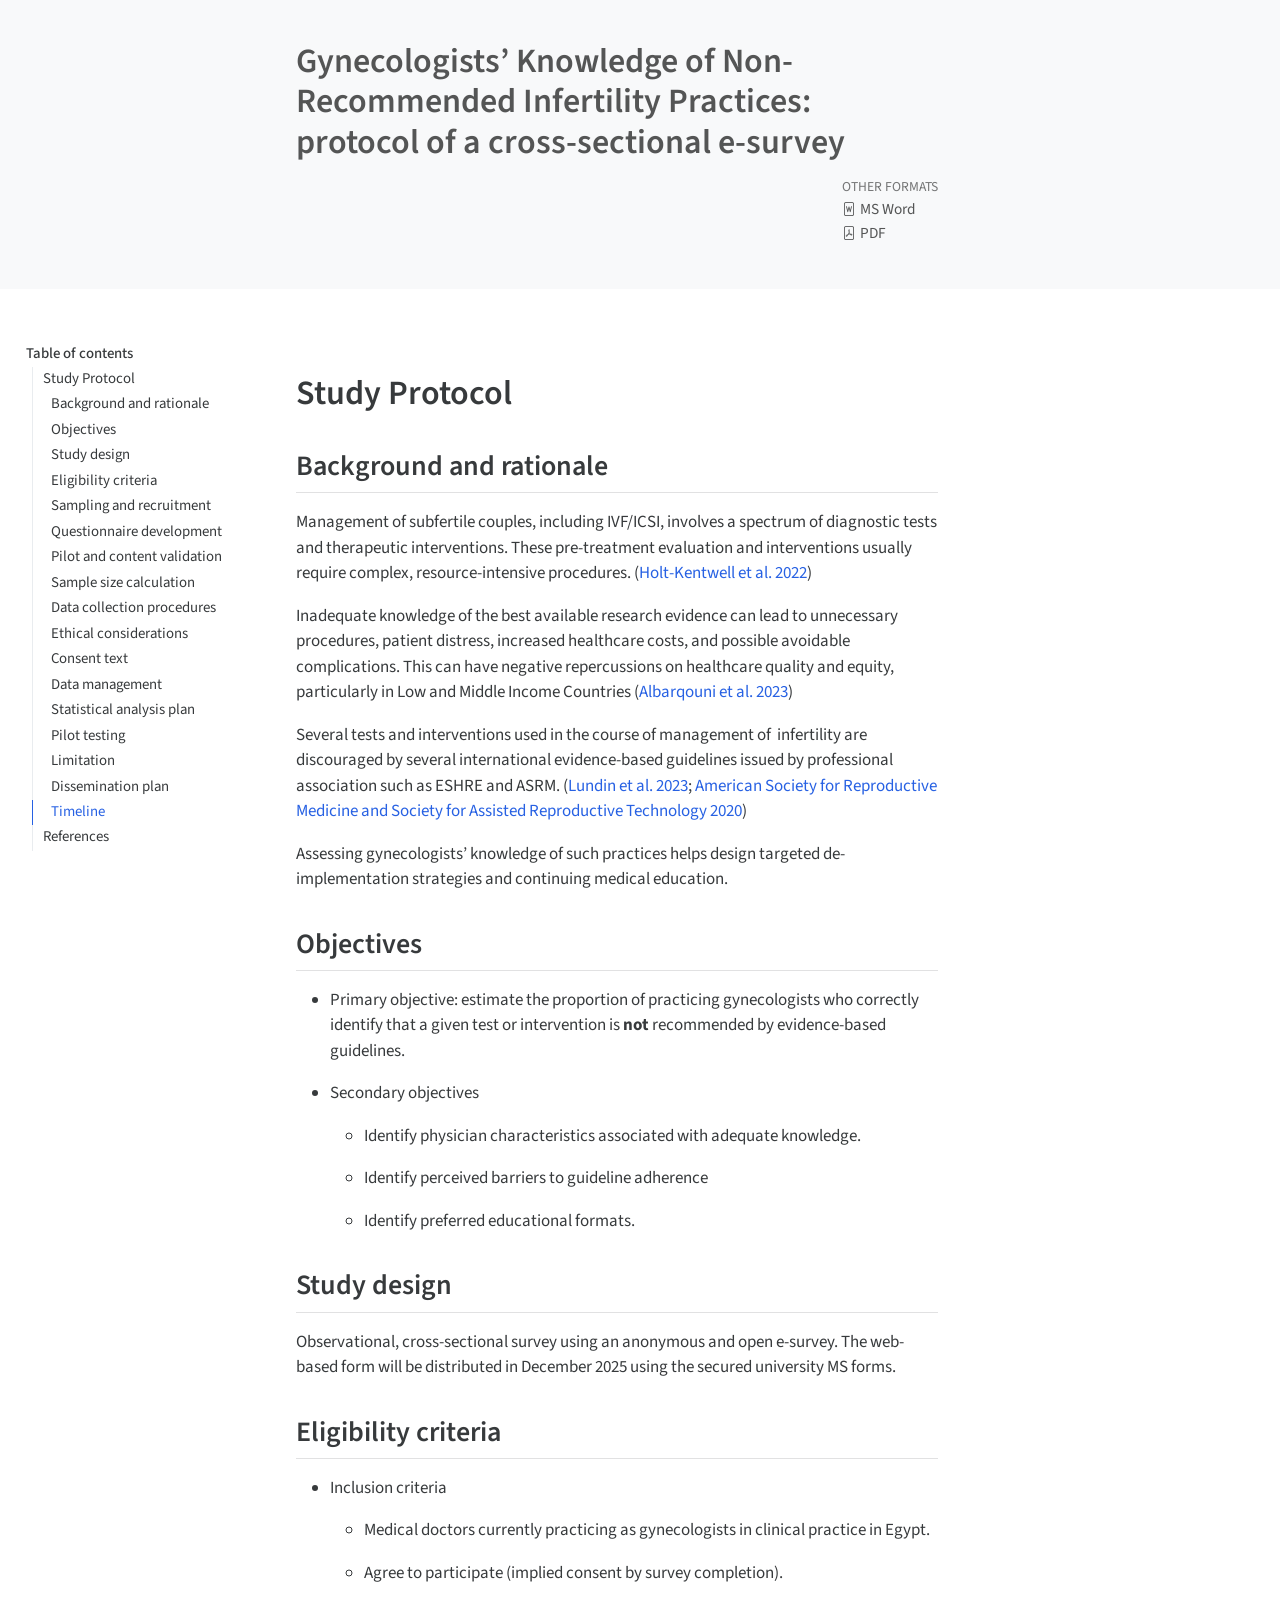
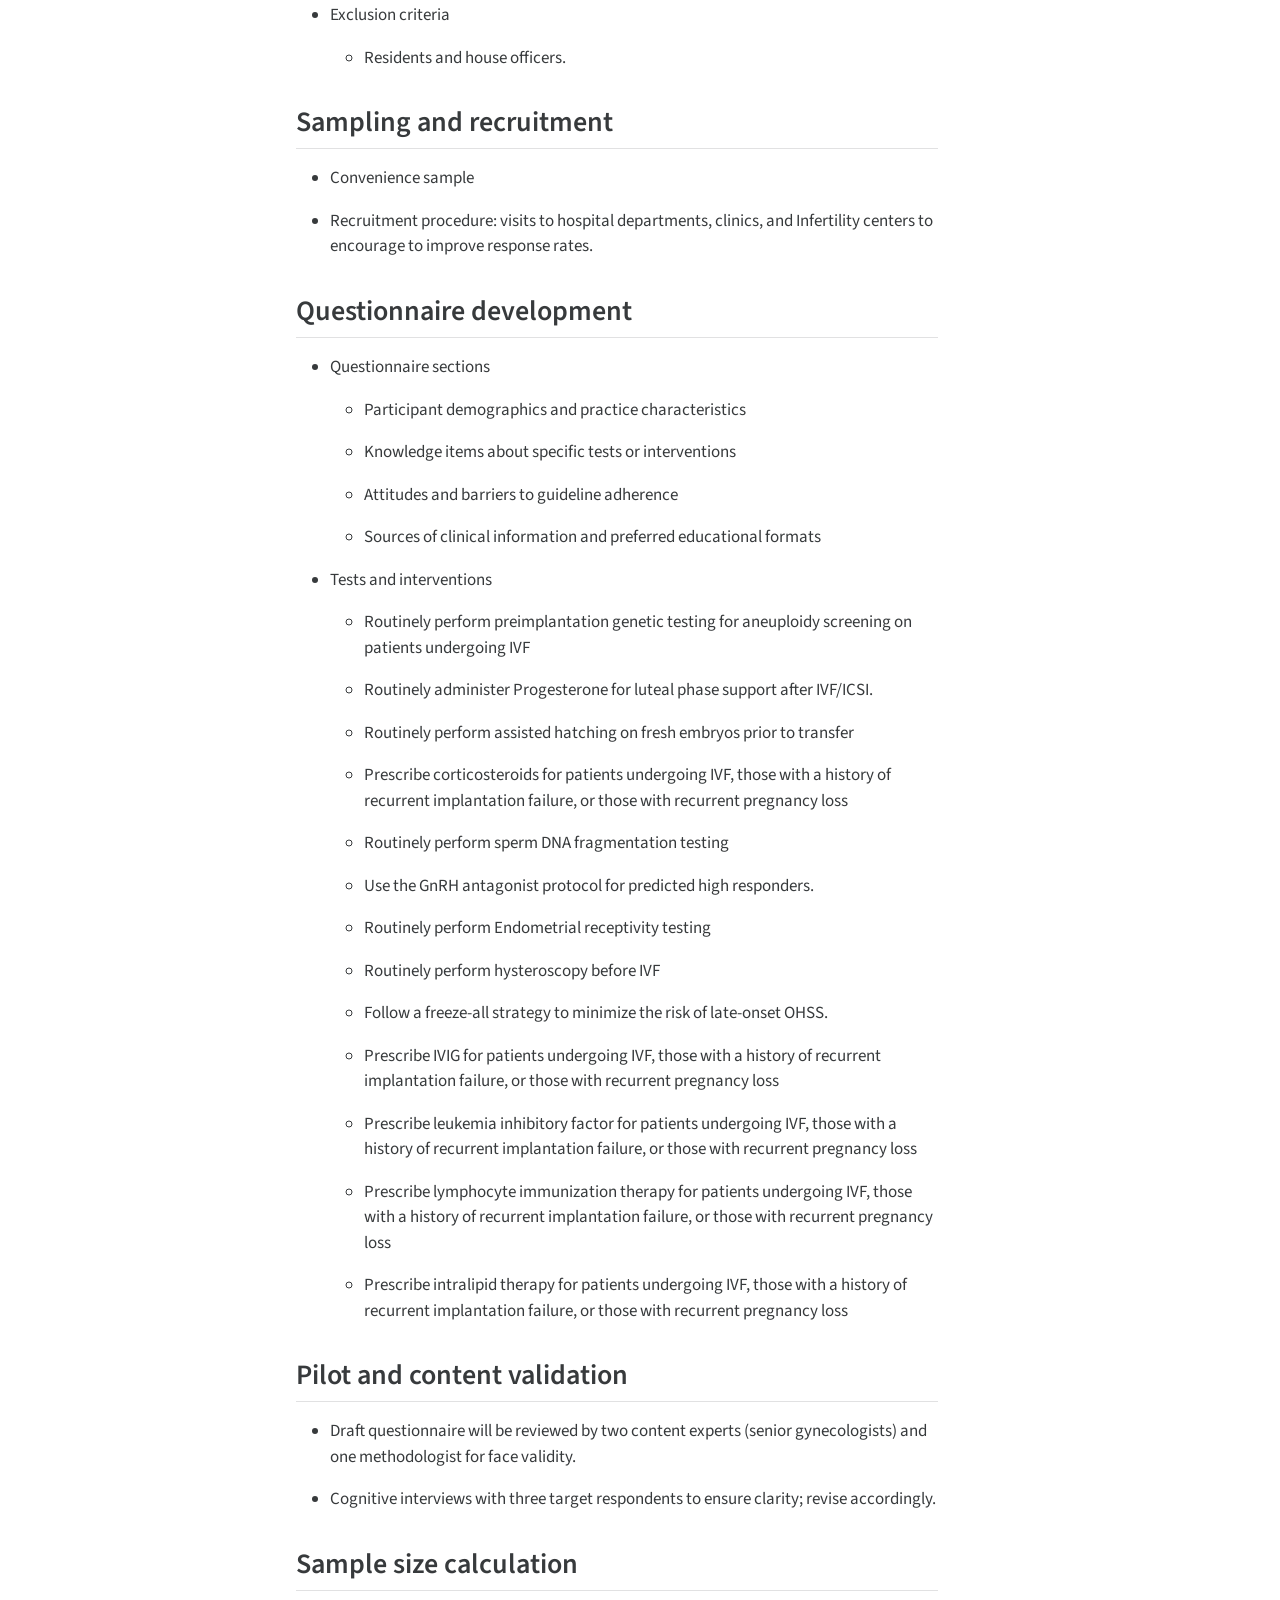
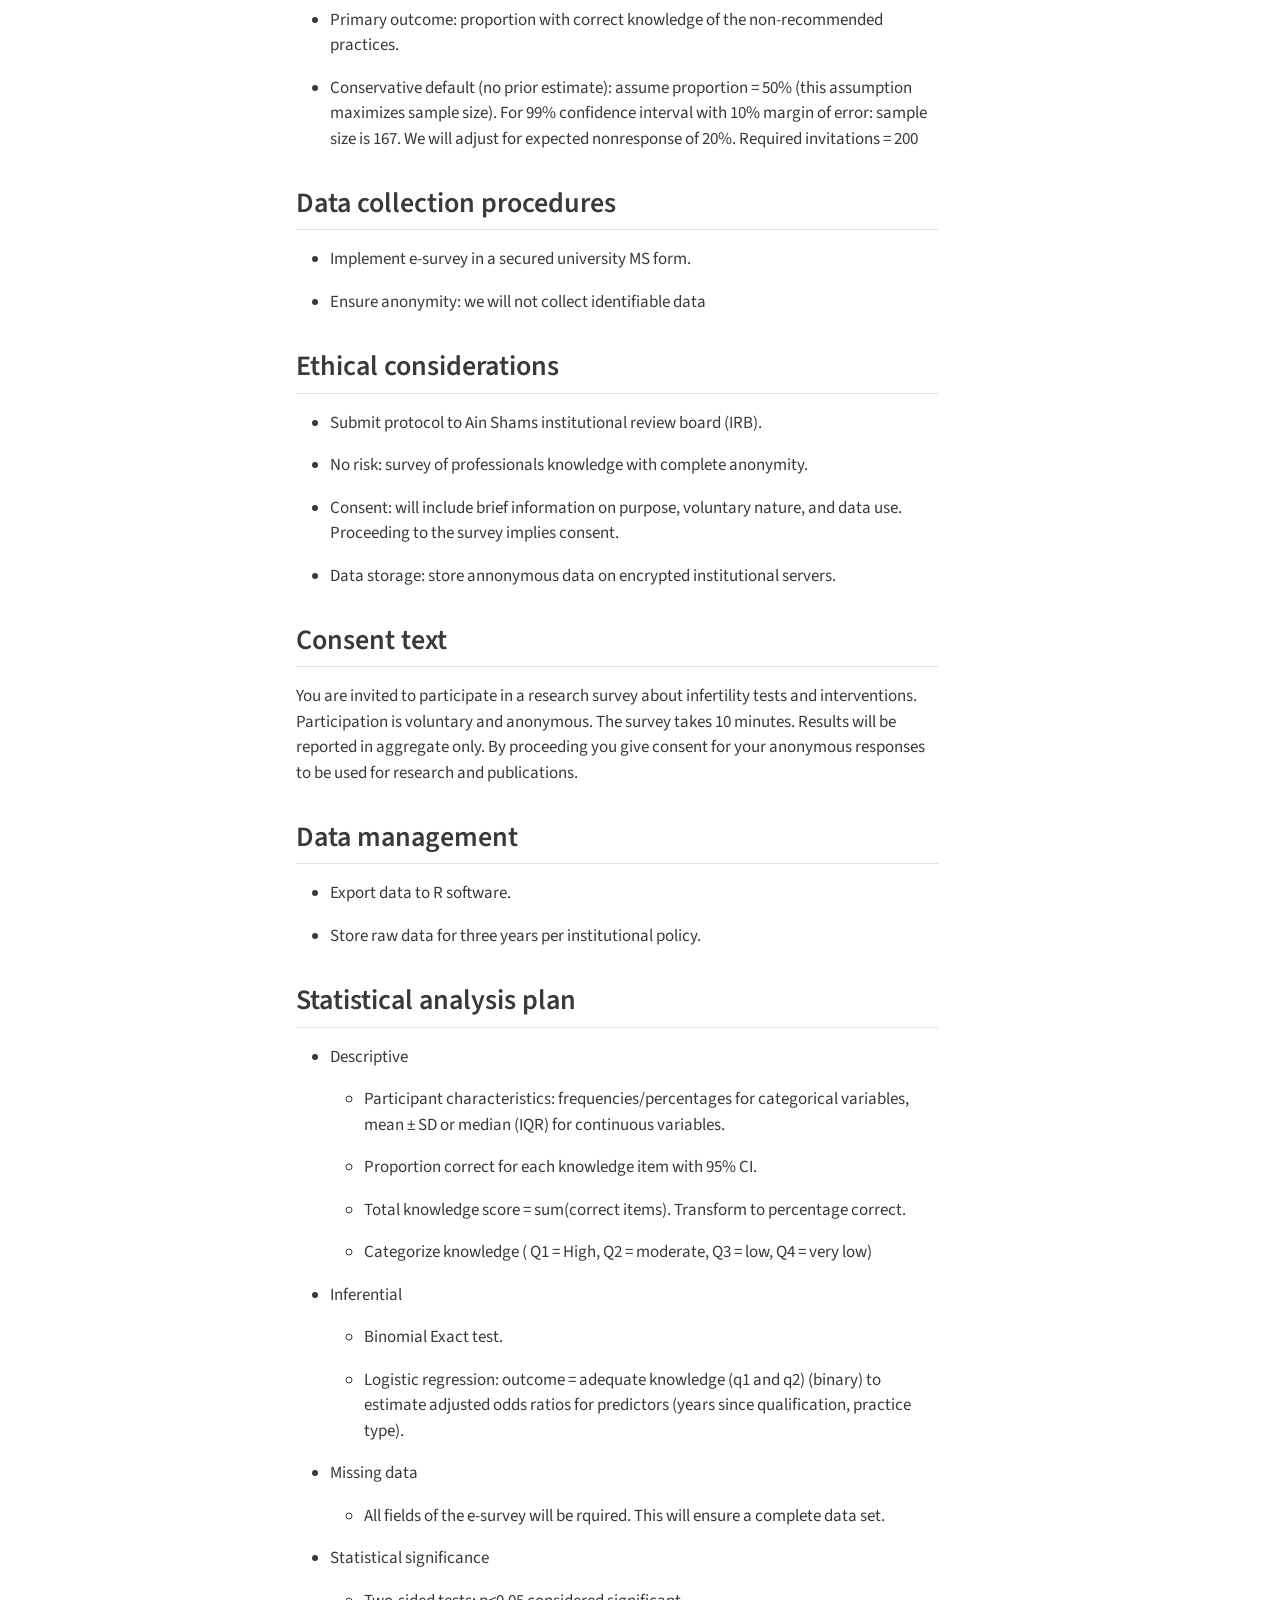
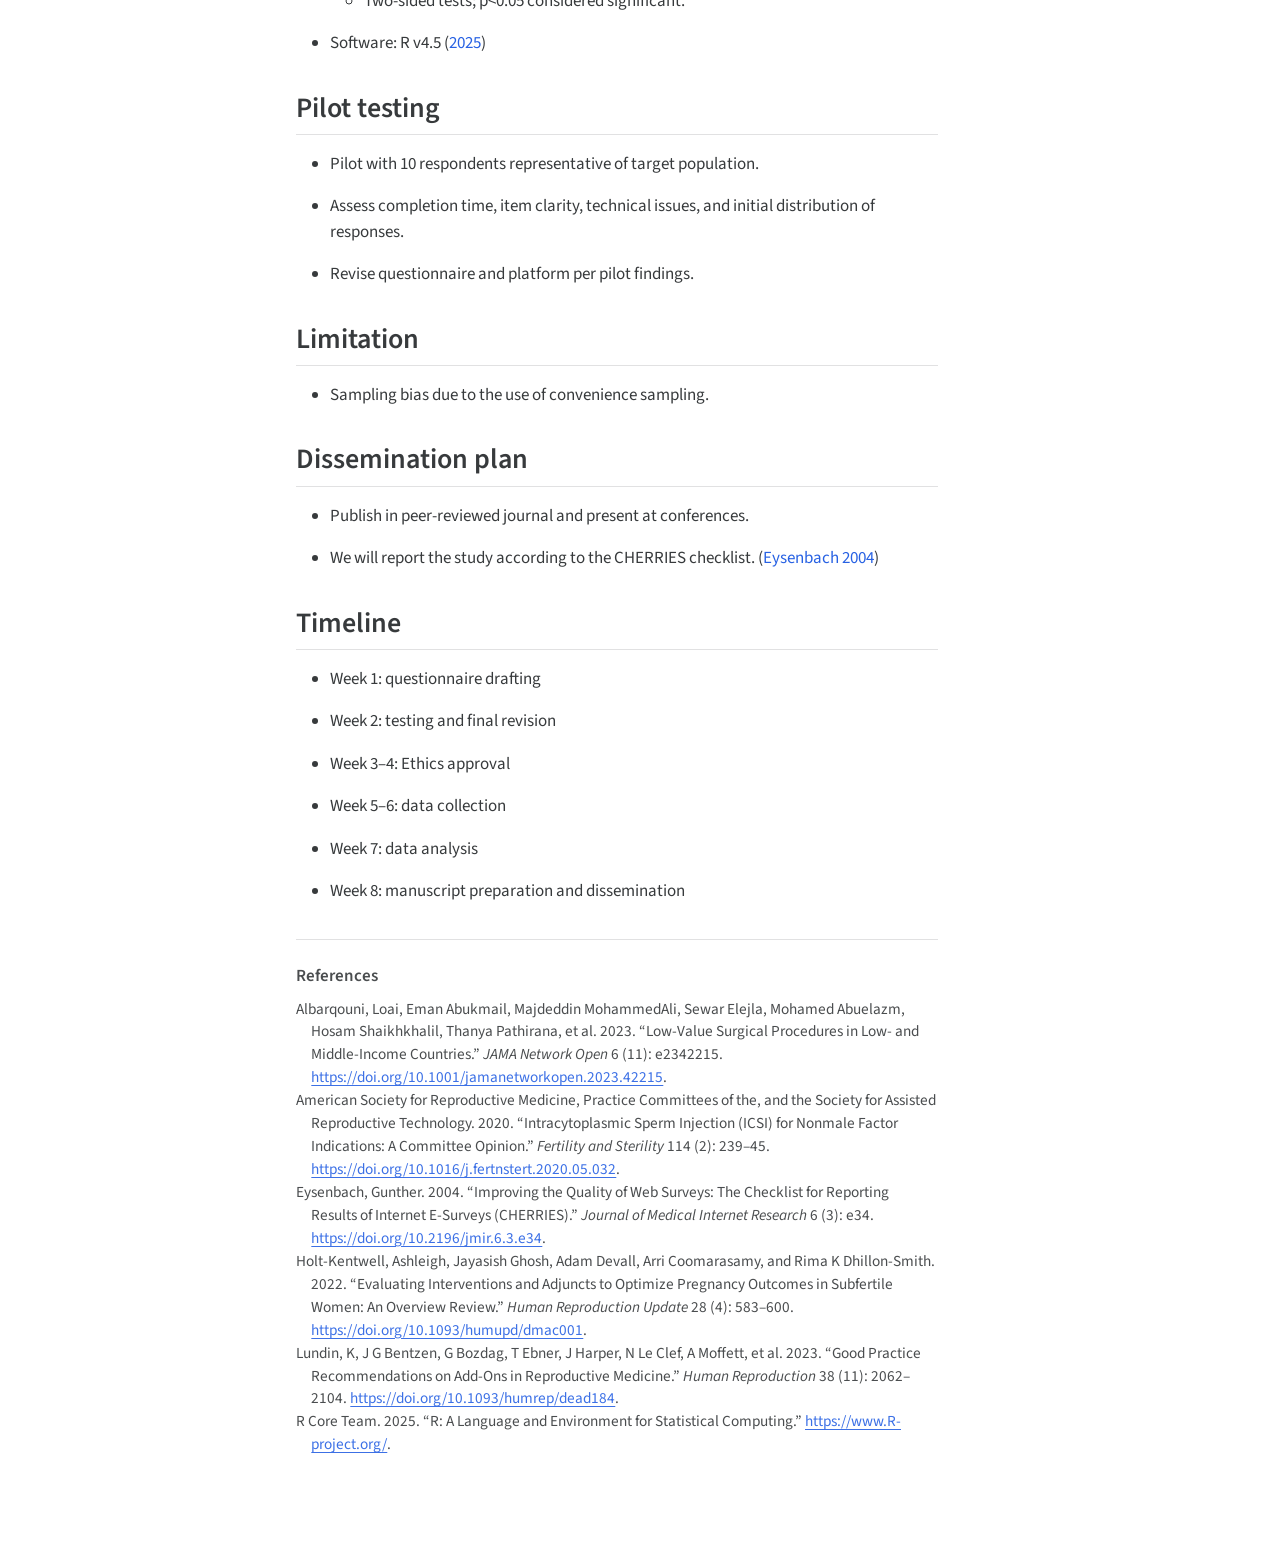
==== commit 1d0e6223: "zorin" ====
--- a/docs/index.html
+++ b/docs/index.html
@@ -2,12 +2,12 @@
 <html xmlns="http://www.w3.org/1999/xhtml" lang="en" xml:lang="en"><head>
 
 <meta charset="utf-8">
-<meta name="generator" content="quarto-1.8.25">
+<meta name="generator" content="quarto-1.8.27">
 
 <meta name="viewport" content="width=device-width, initial-scale=1.0, user-scalable=yes">
 
 
-<title>Gynecologists’ Knowledge of Non-Recommended Infertility Practices: A cross-sectional e-survey protocol</title>
+<title>Gynecologists’ Knowledge of Non-Recommended Infertility Practices: protocol of a cross-sectional e-survey</title>
 <style>
 code{white-space: pre-wrap;}
 span.smallcaps{font-variant: small-caps;}
@@ -51,10 +51,10 @@
 <script src="site_libs/quarto-html/tippy.umd.min.js"></script>
 <script src="site_libs/quarto-html/anchor.min.js"></script>
 <link href="site_libs/quarto-html/tippy.css" rel="stylesheet">
-<link href="site_libs/quarto-html/quarto-syntax-highlighting-7b89279ff1a6dce999919e0e67d4d9ec.css" rel="stylesheet" id="quarto-text-highlighting-styles">
+<link href="site_libs/quarto-html/quarto-syntax-highlighting-ed96de9b727972fe78a7b5d16c58bf87.css" rel="stylesheet" id="quarto-text-highlighting-styles">
 <script src="site_libs/bootstrap/bootstrap.min.js"></script>
 <link href="site_libs/bootstrap/bootstrap-icons.css" rel="stylesheet">
-<link href="site_libs/bootstrap/bootstrap-a74871fe4945b66d259aafc266475145.min.css" rel="stylesheet" append-hash="true" id="quarto-bootstrap" data-mode="light">
+<link href="site_libs/bootstrap/bootstrap-8e1feb3355eee4597ecdcebab6376cce.min.css" rel="stylesheet" append-hash="true" id="quarto-bootstrap" data-mode="light">
 <script async="" src="https://hypothes.is/embed.js"></script>
 <script>
   window.document.addEventListener("DOMContentLoaded", function (_event) {
@@ -63,7 +63,7 @@
 </script>
 
 
-<meta name="citation_title" content="Gynecologists’ Knowledge of Non-Recommended Infertility Practices: A cross-sectional e-survey protocol">
+<meta name="citation_title" content="Gynecologists’ Knowledge of Non-Recommended Infertility Practices: protocol of a cross-sectional e-survey ">
 <meta name="citation_language" content="en">
 <meta name="citation_reference" content="citation_title=Literate programming;,citation_author=Donald E. Knuth;,citation_publication_date=1984-05;,citation_cover_date=1984-05;,citation_year=1984;,citation_fulltext_html_url=https://doi.org/10.1093/comjnl/27.2.97;,citation_issue=2;,citation_doi=10.1093/comjnl/27.2.97;,citation_issn=0010-4620;,citation_volume=27;,citation_journal_title=Comput. J.;,citation_publisher=Oxford University Press, Inc.;">
 <meta name="citation_reference" content="citation_title=R: A language and environment for statistical computing;,citation_author=R Core Team undefined;,citation_publication_date=2025;,citation_cover_date=2025;,citation_year=2025;,citation_fulltext_html_url=https://www.R-project.org/;">
@@ -79,7 +79,7 @@
 <header id="title-block-header" class="quarto-title-block default toc-left page-columns page-full">
   <div class="quarto-title-banner page-columns page-full">
     <div class="quarto-title column-body">
-      <h1 class="title">Gynecologists’ Knowledge of Non-Recommended Infertility Practices: A cross-sectional e-survey protocol</h1>
+      <h1 class="title">Gynecologists’ Knowledge of Non-Recommended Infertility Practices: protocol of a cross-sectional e-survey</h1>
           </div>
 
     
@@ -144,7 +144,7 @@
 <h1>Study Protocol</h1>
 <section id="background-and-rationale" class="level2">
 <h2 class="anchored" data-anchor-id="background-and-rationale">Background and rationale</h2>
-<p>The management of subfertile couples, including IVF/ICSI, involves a spectrum of diagnostic tests and therapeutic interventions. These pre-treatment evaluation and interventions usually require complex, resource-intensive procedures. <span class="citation" data-cites="holt-kentwell2022">(<a href="#ref-holt-kentwell2022" role="doc-biblioref">Holt-Kentwell et al. 2022</a>)</span></p>
+<p>Management of subfertile couples, including IVF/ICSI, involves a spectrum of diagnostic tests and therapeutic interventions. These pre-treatment evaluation and interventions usually require complex, resource-intensive procedures. <span class="citation" data-cites="holt-kentwell2022">(<a href="#ref-holt-kentwell2022" role="doc-biblioref">Holt-Kentwell et al. 2022</a>)</span></p>
 <p>Inadequate knowledge of the best available research evidence can lead to unnecessary procedures, patient distress, increased healthcare costs, and possible avoidable complications. This can have negative repercussions on healthcare quality and equity, particularly in Low and Middle Income Countries <span class="citation" data-cites="albarqouni2023">(<a href="#ref-albarqouni2023" role="doc-biblioref">Albarqouni et al. 2023</a>)</span></p>
 <p>Several tests and interventions used in the course of management of &nbsp;infertility are discouraged by several international evidence-based guidelines issued by professional association such as ESHRE and ASRM. <span class="citation" data-cites="goodpra2023 intracyt2020">(<a href="#ref-goodpra2023" role="doc-biblioref">Lundin et al. 2023</a>; <a href="#ref-intracyt2020" role="doc-biblioref">American Society for Reproductive Medicine and Society for Assisted Reproductive Technology 2020</a>)</span></p>
 <p>Assessing gynecologists’ knowledge of such practices helps design targeted de-implementation strategies and continuing medical education.</p>
--- a/docs/site_libs/quarto-html/quarto-syntax-highlighting-ed96de9b727972fe78a7b5d16c58bf87.css
+++ b/docs/site_libs/quarto-html/quarto-syntax-highlighting-ed96de9b727972fe78a7b5d16c58bf87.css
@@ -0,0 +1,236 @@
+/* quarto syntax highlight colors */
+:root {
+  --quarto-hl-ot-color: #003B4F;
+  --quarto-hl-at-color: #657422;
+  --quarto-hl-ss-color: #20794D;
+  --quarto-hl-an-color: #5E5E5E;
+  --quarto-hl-fu-color: #4758AB;
+  --quarto-hl-st-color: #20794D;
+  --quarto-hl-cf-color: #003B4F;
+  --quarto-hl-op-color: #5E5E5E;
+  --quarto-hl-er-color: #AD0000;
+  --quarto-hl-bn-color: #AD0000;
+  --quarto-hl-al-color: #AD0000;
+  --quarto-hl-va-color: #111111;
+  --quarto-hl-bu-color: inherit;
+  --quarto-hl-ex-color: inherit;
+  --quarto-hl-pp-color: #AD0000;
+  --quarto-hl-in-color: #5E5E5E;
+  --quarto-hl-vs-color: #20794D;
+  --quarto-hl-wa-color: #5E5E5E;
+  --quarto-hl-do-color: #5E5E5E;
+  --quarto-hl-im-color: #00769E;
+  --quarto-hl-ch-color: #20794D;
+  --quarto-hl-dt-color: #AD0000;
+  --quarto-hl-fl-color: #AD0000;
+  --quarto-hl-co-color: #5E5E5E;
+  --quarto-hl-cv-color: #5E5E5E;
+  --quarto-hl-cn-color: #8f5902;
+  --quarto-hl-sc-color: #5E5E5E;
+  --quarto-hl-dv-color: #AD0000;
+  --quarto-hl-kw-color: #003B4F;
+}
+
+/* other quarto variables */
+:root {
+  --quarto-font-monospace: SFMono-Regular, Menlo, Monaco, Consolas, "Liberation Mono", "Courier New", monospace;
+}
+
+/* syntax highlight based on Pandoc's rules */
+pre > code.sourceCode > span {
+  color: #003B4F;
+}
+
+code.sourceCode > span {
+  color: #003B4F;
+}
+
+div.sourceCode,
+div.sourceCode pre.sourceCode {
+  color: #003B4F;
+}
+
+/* Normal */
+code span {
+  color: #003B4F;
+}
+
+/* Alert */
+code span.al {
+  color: #AD0000;
+  font-style: inherit;
+}
+
+/* Annotation */
+code span.an {
+  color: #5E5E5E;
+  font-style: inherit;
+}
+
+/* Attribute */
+code span.at {
+  color: #657422;
+  font-style: inherit;
+}
+
+/* BaseN */
+code span.bn {
+  color: #AD0000;
+  font-style: inherit;
+}
+
+/* BuiltIn */
+code span.bu {
+  font-style: inherit;
+}
+
+/* ControlFlow */
+code span.cf {
+  color: #003B4F;
+  font-weight: bold;
+  font-style: inherit;
+}
+
+/* Char */
+code span.ch {
+  color: #20794D;
+  font-style: inherit;
+}
+
+/* Constant */
+code span.cn {
+  color: #8f5902;
+  font-style: inherit;
+}
+
+/* Comment */
+code span.co {
+  color: #5E5E5E;
+  font-style: inherit;
+}
+
+/* CommentVar */
+code span.cv {
+  color: #5E5E5E;
+  font-style: italic;
+}
+
+/* Documentation */
+code span.do {
+  color: #5E5E5E;
+  font-style: italic;
+}
+
+/* DataType */
+code span.dt {
+  color: #AD0000;
+  font-style: inherit;
+}
+
+/* DecVal */
+code span.dv {
+  color: #AD0000;
+  font-style: inherit;
+}
+
+/* Error */
+code span.er {
+  color: #AD0000;
+  font-style: inherit;
+}
+
+/* Extension */
+code span.ex {
+  font-style: inherit;
+}
+
+/* Float */
+code span.fl {
+  color: #AD0000;
+  font-style: inherit;
+}
+
+/* Function */
+code span.fu {
+  color: #4758AB;
+  font-style: inherit;
+}
+
+/* Import */
+code span.im {
+  color: #00769E;
+  font-style: inherit;
+}
+
+/* Information */
+code span.in {
+  color: #5E5E5E;
+  font-style: inherit;
+}
+
+/* Keyword */
+code span.kw {
+  color: #003B4F;
+  font-weight: bold;
+  font-style: inherit;
+}
+
+/* Operator */
+code span.op {
+  color: #5E5E5E;
+  font-style: inherit;
+}
+
+/* Other */
+code span.ot {
+  color: #003B4F;
+  font-style: inherit;
+}
+
+/* Preprocessor */
+code span.pp {
+  color: #AD0000;
+  font-style: inherit;
+}
+
+/* SpecialChar */
+code span.sc {
+  color: #5E5E5E;
+  font-style: inherit;
+}
+
+/* SpecialString */
+code span.ss {
+  color: #20794D;
+  font-style: inherit;
+}
+
+/* String */
+code span.st {
+  color: #20794D;
+  font-style: inherit;
+}
+
+/* Variable */
+code span.va {
+  color: #111111;
+  font-style: inherit;
+}
+
+/* VerbatimString */
+code span.vs {
+  color: #20794D;
+  font-style: inherit;
+}
+
+/* Warning */
+code span.wa {
+  color: #5E5E5E;
+  font-style: italic;
+}
+
+.prevent-inlining {
+  content: "</";
+}
+
+/*# sourceMappingURL=0920dd6d7437995b8cdf7429764427b1.css.map */
